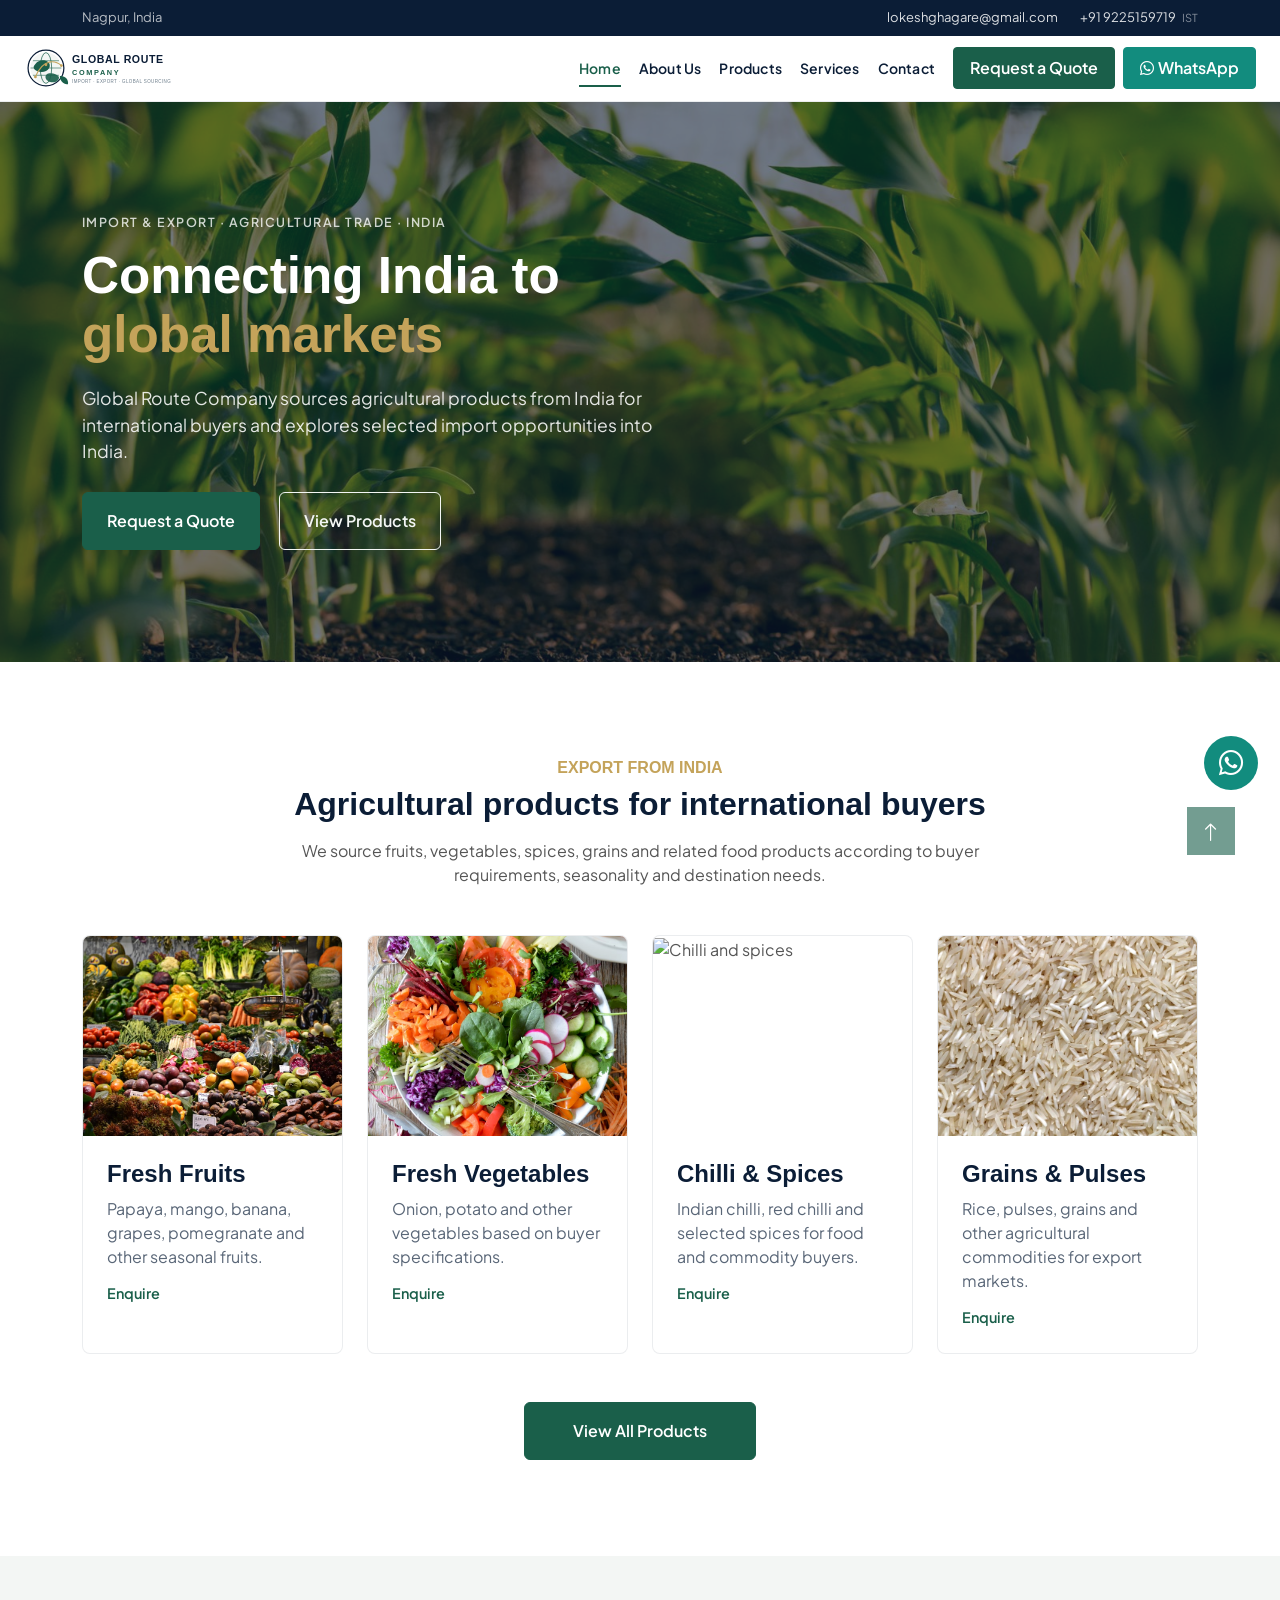
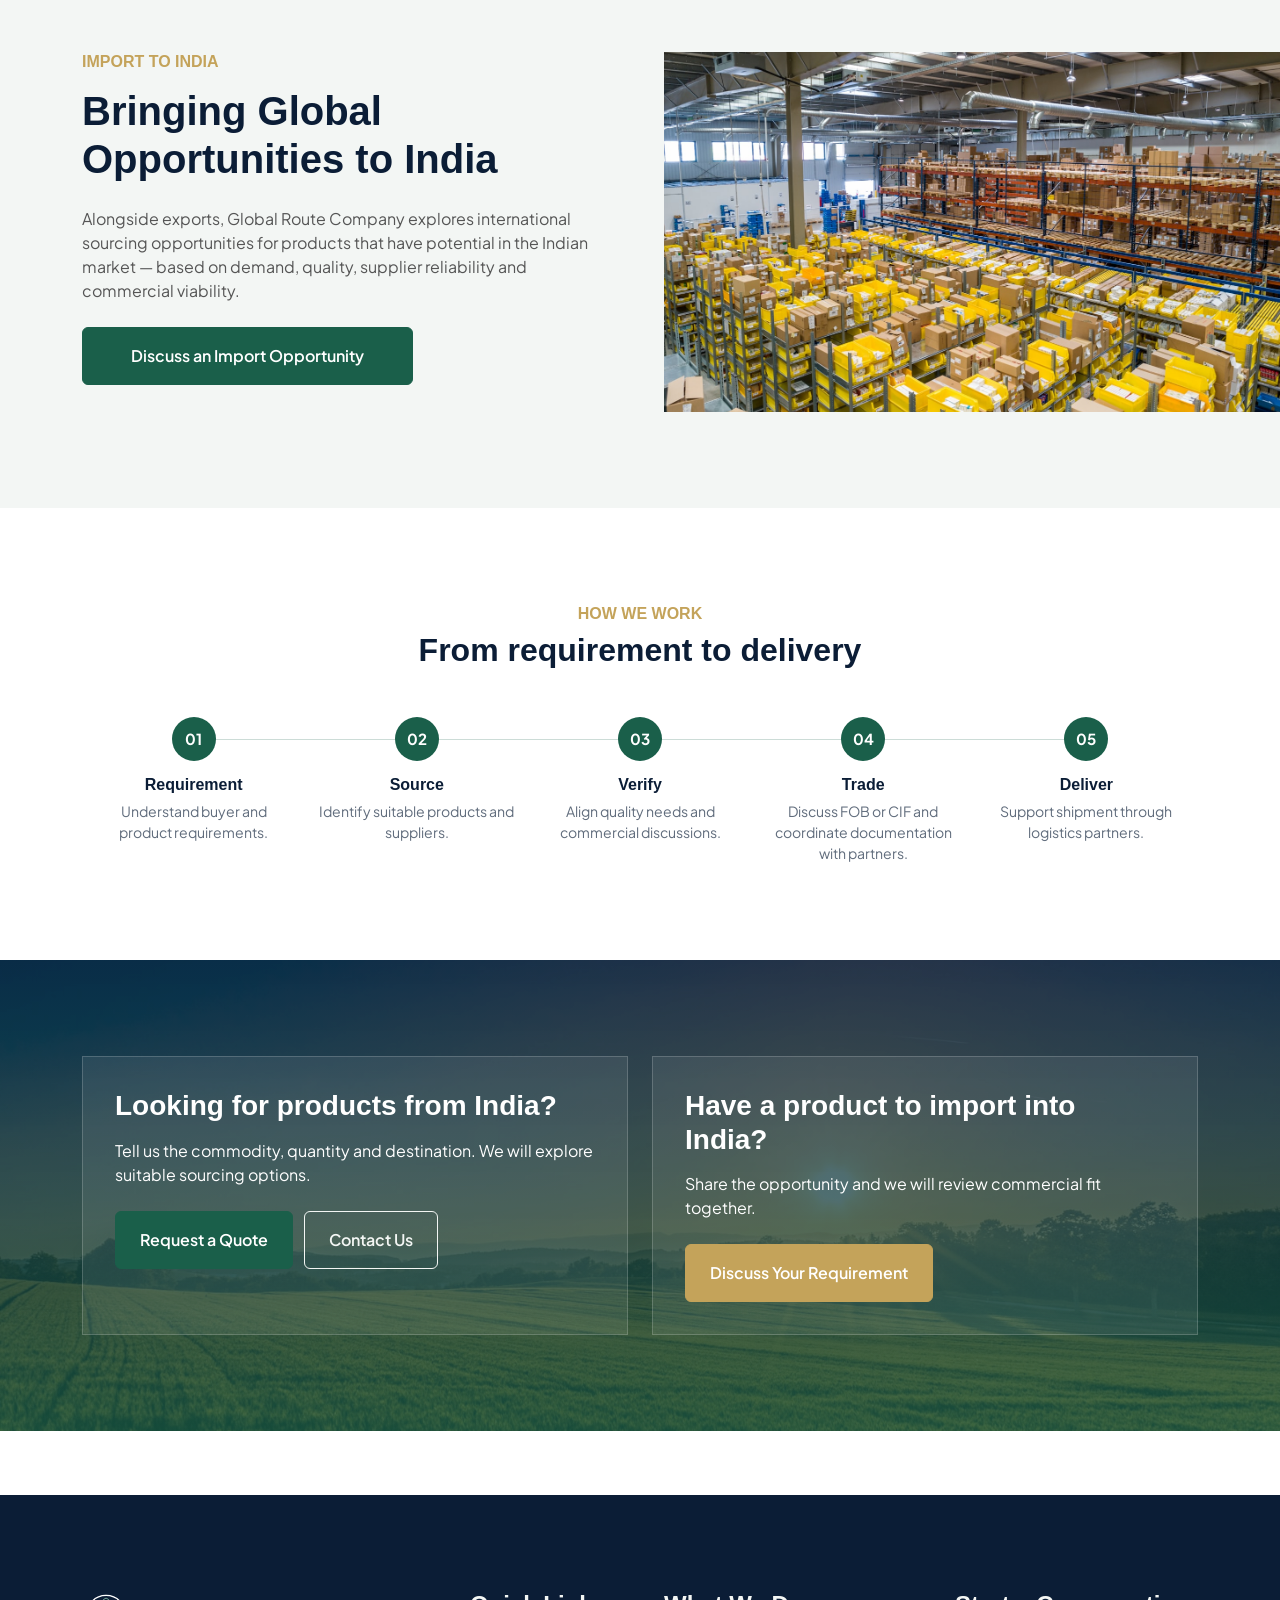
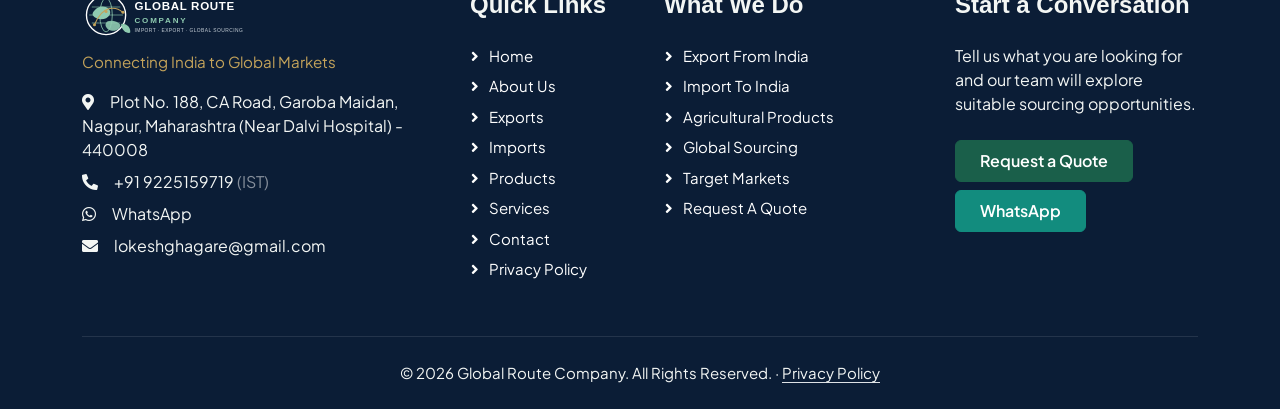
==== index.html @ 08bb0d39 "Refresh page chrome and layouts so the site reads as a trading desk instead of a recolored template." ====
<!DOCTYPE html>
<html lang="en">

<head>
    <meta charset="utf-8">
    <title>Global Route Company | Import & Export Trading Company</title>
    <meta content="width=device-width, initial-scale=1.0" name="viewport">
    <meta name="robots" content="index, follow">
    <meta content="Import Export Company India, Agricultural Exporter India, Agricultural Products Export, Indian Agricultural Products, Import Export Trading Company, Global Sourcing, Agricultural Commodities, Export from India" name="keywords">
    <meta content="Global Route Company is an India-based import and export trading company connecting agricultural products, suppliers and global buyers through reliable sourcing and international trade solutions." name="description">
    <link rel="canonical" href="https://groute.co.in/">
    <meta property="og:type" content="website">
    <meta property="og:site_name" content="Global Route Company">
    <meta property="og:title" content="Global Route Company | Import & Export Trading Company">
    <meta property="og:description" content="Global Route Company is an India-based import and export trading company connecting agricultural products, suppliers and global buyers through reliable sourcing and international trade solutions.">
    <meta property="og:url" content="https://groute.co.in/">
    <meta property="og:image" content="https://groute.co.in/img/og.jpg">
    <meta property="og:locale" content="en_IN">
    <meta name="twitter:card" content="summary_large_image">
    <meta name="twitter:title" content="Global Route Company | Import & Export Trading Company">
    <meta name="twitter:description" content="Global Route Company is an India-based import and export trading company connecting agricultural products, suppliers and global buyers through reliable sourcing and international trade solutions.">
    <meta name="twitter:image" content="https://groute.co.in/img/og.jpg">
    <link href="img/favicon.svg" rel="icon" type="image/svg+xml">
    <link href="img/favicon-32.png" rel="icon" type="image/png" sizes="32x32">
    <link href="img/apple-touch-icon.png" rel="apple-touch-icon">
    <link rel="preconnect" href="https://fonts.googleapis.com">
    <link rel="preconnect" href="https://fonts.gstatic.com" crossorigin>
    <link href="https://fonts.googleapis.com/css2?family=Plus+Jakarta+Sans:wght@400;500;600;700&display=swap" rel="stylesheet">
    <link href="https://cdnjs.cloudflare.com/ajax/libs/font-awesome/5.10.0/css/all.min.css" rel="stylesheet">
    <link href="https://cdn.jsdelivr.net/npm/bootstrap-icons@1.4.1/font/bootstrap-icons.css" rel="stylesheet">
    <link href="lib/animate/animate.min.css" rel="stylesheet">
    <link href="css/bootstrap.min.css" rel="stylesheet">
    <link href="css/style.css" rel="stylesheet">
    <style>body{font-family:"Plus Jakarta Sans",sans-serif;} h1,h2,h3,h4,h5{font-weight:700;}</style>
    <script type="application/ld+json">{"@context": "https://schema.org", "@type": "Organization", "name": "Global Route Company", "url": "https://groute.co.in/", "logo": "https://groute.co.in/img/logo.svg", "email": "lokeshghagare@gmail.com", "telephone": "+91 9225159719", "description": "Global Route Company is an India-based import and export trading company connecting agricultural products, suppliers and global buyers through reliable sourcing and international trade solutions.", "address": {"@type": "PostalAddress", "streetAddress": "Plot No. 188, CA Road, Garoba Maidan", "addressLocality": "Nagpur", "addressRegion": "Maharashtra", "postalCode": "440008", "addressCountry": "IN"}}</script>
</head>

<body>
    <div id="spinner" class="show bg-white position-fixed translate-middle w-100 vh-100 top-50 start-50 d-flex align-items-center justify-content-center">
        <div class="spinner-grow text-primary" style="width: 3rem; height: 3rem;" role="status">
            <span class="sr-only">Loading...</span>
        </div>
    </div>

    <div class="topbar d-none d-md-block">
        <div class="container d-flex justify-content-between align-items-center">
            <span>Nagpur, India</span>
            <div class="topbar-links">
                <a href="mailto:lokeshghagare@gmail.com">lokeshghagare@gmail.com</a>
                <a href="tel:+919225159719">+91 9225159719 <span>IST</span></a>
            </div>
        </div>
    </div>
    <nav class="navbar navbar-expand-lg bg-white navbar-light sticky-top p-0">
        <a href="index.html" class="navbar-brand navbar-brand-logo px-3 px-lg-4">
            <img src="img/logo.svg" alt="Global Route Company">
        </a>
        <button type="button" class="navbar-toggler me-4" data-bs-toggle="collapse" data-bs-target="#navbarCollapse">
            <span class="navbar-toggler-icon"></span>
        </button>
        <div class="collapse navbar-collapse" id="navbarCollapse">
            <div class="navbar-nav ms-auto p-4 p-lg-0">
                <a href="index.html" class="nav-item nav-link active">Home</a>
                <a href="about.html" class="nav-item nav-link">About Us</a>
                <a href="products.html" class="nav-item nav-link">Products</a>
                <a href="service.html" class="nav-item nav-link">Services</a>
                <a href="contact.html" class="nav-item nav-link">Contact</a>
                <a href="quote.html" class="nav-item nav-link d-lg-none">Request a Quote</a>
                <a href="https://wa.me/919225159719?text=Hello%20Global%20Route%20Company%2C%20I%20would%20like%20to%20enquire%20about%20sourcing%20from%20India." class="nav-item nav-link d-lg-none" target="_blank" rel="noopener">WhatsApp</a>
            </div>
            <div class="navbar-actions d-none d-lg-flex align-items-center pe-lg-4">
                <a href="quote.html" class="btn btn-primary py-2 px-3 me-2">Request a Quote</a>
                <a href="https://wa.me/919225159719?text=Hello%20Global%20Route%20Company%2C%20I%20would%20like%20to%20enquire%20about%20sourcing%20from%20India." class="btn btn-whatsapp py-2 px-3" target="_blank" rel="noopener"><i class="fab fa-whatsapp me-1"></i>WhatsApp</a>
            </div>
        </div>
    </nav>

    <div class="hero-single">
        <img src="img/carousel-1.jpg" alt="Indian agricultural fields for export" loading="eager">
        <div class="hero-overlay">
            <div class="container">
                <div class="row justify-content-start">
                    <div class="col-11 col-lg-7">
                        <p class="hero-kicker">Import &amp; export · Agricultural trade · India</p>
                        <h1 class="hero-title">Connecting India to <span>global markets</span></h1>
                        <p class="hero-lead">Global Route Company sources agricultural products from India for international buyers and explores selected import opportunities into India.</p>
                        <a href="quote.html" class="btn btn-primary py-3 px-4 me-3">Request a Quote</a>
                        <a href="products.html" class="btn btn-outline-light py-3 px-4">View Products</a>
                    </div>
                </div>
            </div>
        </div>
    </div>

    <div class="container-xxl py-5">
        <div class="container py-5">
            <div class="text-center mx-auto mb-5" style="max-width: 720px;">
                <h6 class="text-secondary text-uppercase">Export from India</h6>
                <h2 class="mb-3">Agricultural products for international buyers</h2>
                <p class="mb-0">We source fruits, vegetables, spices, grains and related food products according to buyer requirements, seasonality and destination needs.</p>
            </div>
            <div class="row g-4">
                <div class="col-md-6 col-lg-3">
                    <a class="product-card" href="quote.html?product=Fresh%20Fruits">
                        <div class="product-img"><img src="img/products/fruits.jpg" alt="Fresh fruits" loading="lazy"></div>
                        <div class="p-4"><h4>Fresh Fruits</h4><p>Papaya, mango, banana, grapes, pomegranate and other seasonal fruits.</p><span class="enquire-link">Enquire</span></div>
                    </a>
                </div>
                <div class="col-md-6 col-lg-3">
                    <a class="product-card" href="quote.html?product=Fresh%20Vegetables">
                        <div class="product-img"><img src="img/products/vegetables.jpg" alt="Fresh vegetables" loading="lazy"></div>
                        <div class="p-4"><h4>Fresh Vegetables</h4><p>Onion, potato and other vegetables based on buyer specifications.</p><span class="enquire-link">Enquire</span></div>
                    </a>
                </div>
                <div class="col-md-6 col-lg-3">
                    <a class="product-card" href="quote.html?product=Chilli%20%26%20Spices">
                        <div class="product-img"><img src="img/products/chilli.jpg" alt="Chilli and spices" loading="lazy"></div>
                        <div class="p-4"><h4>Chilli &amp; Spices</h4><p>Indian chilli, red chilli and selected spices for food and commodity buyers.</p><span class="enquire-link">Enquire</span></div>
                    </a>
                </div>
                <div class="col-md-6 col-lg-3">
                    <a class="product-card" href="quote.html?product=Grains%20%26%20Pulses">
                        <div class="product-img"><img src="img/products/rice.jpg" alt="Rice and grains" loading="lazy"></div>
                        <div class="p-4"><h4>Grains &amp; Pulses</h4><p>Rice, pulses, grains and other agricultural commodities for export markets.</p><span class="enquire-link">Enquire</span></div>
                    </a>
                </div>
            </div>
            <div class="text-center mt-5">
                <a href="products.html" class="btn btn-primary py-3 px-5">View All Products</a>
            </div>
        </div>
    </div>

    <div class="container-fluid overflow-hidden py-5 px-lg-0 bg-light">
        <div class="container feature py-5 px-lg-0">
            <div class="row g-5 mx-lg-0">
                <div class="col-lg-6 feature-text wow fadeInUp" data-wow-delay="0.1s">
                    <h6 class="text-secondary text-uppercase mb-3">Import to India</h6>
                    <h1 class="mb-4">Bringing Global Opportunities to India</h1>
                    <p class="mb-4">Alongside exports, Global Route Company explores international sourcing opportunities for products that have potential in the Indian market — based on demand, quality, supplier reliability and commercial viability.</p>
                    <a href="imports.html" class="btn btn-primary py-3 px-5">Discuss an Import Opportunity</a>
                </div>
                <div class="col-lg-6 pe-lg-0" style="min-height: 360px;">
                    <div class="position-relative h-100">
                        <img class="position-absolute img-fluid w-100 h-100" src="img/import-hero.jpg" style="object-fit: cover;" alt="Import coordination" loading="lazy">
                    </div>
                </div>
            </div>
        </div>
    </div>

    <div class="container-xxl py-5">
        <div class="container py-5">
            <div class="text-center mx-auto mb-5" style="max-width: 720px;">
                <h6 class="text-secondary text-uppercase">How we work</h6>
                <h2 class="mb-3">From requirement to delivery</h2>
            </div>
            <div class="process-line">
                <div class="process-step">
                    <div class="process-number">01</div>
                    <h5>Requirement</h5>
                    <p>Understand buyer and product requirements.</p>
                </div>
                <div class="process-step">
                    <div class="process-number">02</div>
                    <h5>Source</h5>
                    <p>Identify suitable products and suppliers.</p>
                </div>
                <div class="process-step">
                    <div class="process-number">03</div>
                    <h5>Verify</h5>
                    <p>Align quality needs and commercial discussions.</p>
                </div>
                <div class="process-step">
                    <div class="process-number">04</div>
                    <h5>Trade</h5>
                    <p>Discuss FOB or CIF and coordinate documentation with partners.</p>
                </div>
                <div class="process-step">
                    <div class="process-number">05</div>
                    <h5>Deliver</h5>
                    <p>Support shipment through logistics partners.</p>
                </div>
            </div>
        </div>
    </div>

    <div class="container-fluid cta-band py-5">
        <div class="container py-5">
            <div class="row g-4">
                <div class="col-lg-6">
                    <div class="cta-card text-white">
                        <h3 class="text-white mb-3">Looking for products from India?</h3>
                        <p class="mb-4">Tell us the commodity, quantity and destination. We will explore suitable sourcing options.</p>
                        <a href="quote.html" class="btn btn-primary py-3 px-4 me-2">Request a Quote</a>
                        <a href="contact.html" class="btn btn-outline-light py-3 px-4">Contact Us</a>
                    </div>
                </div>
                <div class="col-lg-6">
                    <div class="cta-card text-white">
                        <h3 class="text-white mb-3">Have a product to import into India?</h3>
                        <p class="mb-4">Share the opportunity and we will review commercial fit together.</p>
                        <a href="imports.html" class="btn btn-secondary py-3 px-4">Discuss Your Requirement</a>
                    </div>
                </div>
            </div>
        </div>
    </div>

    <div class="container-fluid bg-dark text-light footer pt-5">
        <div class="container py-5">
            <div class="row g-5">
                <div class="col-lg-4 col-md-6">
                    <a href="index.html" class="footer-logo-link"><img src="img/logo-white.svg" alt="Global Route Company" class="footer-logo"></a>
                    <p class="footer-tagline">Connecting India to Global Markets</p>
                    <p class="mb-2"><i class="fa fa-map-marker-alt me-3"></i>Plot No. 188, CA Road, Garoba Maidan, Nagpur, Maharashtra (Near Dalvi Hospital) - 440008</p>
                    <p class="mb-2"><i class="fa fa-phone-alt me-3"></i><a class="text-light" href="tel:+919225159719">+91 9225159719</a> <span class="text-white-50">(IST)</span></p>
                    <p class="mb-2"><i class="fab fa-whatsapp me-3"></i><a class="text-light" href="https://wa.me/919225159719?text=Hello%20Global%20Route%20Company%2C%20I%20would%20like%20to%20enquire%20about%20sourcing%20from%20India." target="_blank" rel="noopener">WhatsApp</a></p>
                    <p class="mb-2"><i class="fa fa-envelope me-3"></i><a class="text-light" href="mailto:lokeshghagare@gmail.com">lokeshghagare@gmail.com</a></p>
                </div>
                <div class="col-lg-2 col-md-6">
                    <h4 class="text-light mb-4">Quick Links</h4>
                    <a class="btn btn-link" href="index.html">Home</a>
                    <a class="btn btn-link" href="about.html">About Us</a>
                    <a class="btn btn-link" href="exports.html">Exports</a>
                    <a class="btn btn-link" href="imports.html">Imports</a>
                    <a class="btn btn-link" href="products.html">Products</a>
                    <a class="btn btn-link" href="service.html">Services</a>
                    <a class="btn btn-link" href="contact.html">Contact</a>
                    <a class="btn btn-link" href="privacy.html">Privacy Policy</a>
                </div>
                <div class="col-lg-3 col-md-6">
                    <h4 class="text-light mb-4">What We Do</h4>
                    <a class="btn btn-link" href="exports.html">Export from India</a>
                    <a class="btn btn-link" href="imports.html">Import to India</a>
                    <a class="btn btn-link" href="products.html">Agricultural Products</a>
                    <a class="btn btn-link" href="service.html">Global Sourcing</a>
                    <a class="btn btn-link" href="markets.html">Target Markets</a>
                    <a class="btn btn-link" href="quote.html">Request a Quote</a>
                </div>
                <div class="col-lg-3 col-md-6">
                    <h4 class="text-light mb-4">Start a Conversation</h4>
                    <p>Tell us what you are looking for and our team will explore suitable sourcing opportunities.</p>
                    <a href="quote.html" class="btn btn-primary py-2 px-4 mt-2">Request a Quote</a>
                    <a href="https://wa.me/919225159719?text=Hello%20Global%20Route%20Company%2C%20I%20would%20like%20to%20enquire%20about%20sourcing%20from%20India." class="btn btn-whatsapp py-2 px-4 mt-2" target="_blank" rel="noopener">WhatsApp</a>
                </div>
            </div>
        </div>
        <div class="container">
            <div class="copyright">
                <div class="row">
                    <div class="col-md-12 text-center mb-3 mb-md-0">
                        &copy; 2026 Global Route Company. All Rights Reserved. · <a class="border-bottom" href="privacy.html">Privacy Policy</a>
                    </div>
                </div>
            </div>
        </div>
    </div>

    <a href="https://wa.me/919225159719?text=Hello%20Global%20Route%20Company%2C%20I%20would%20like%20to%20enquire%20about%20sourcing%20from%20India." class="whatsapp-float" target="_blank" rel="noopener" aria-label="Chat on WhatsApp"><i class="fab fa-whatsapp"></i></a>
    <a href="#" class="btn btn-lg btn-primary btn-lg-square rounded-0 back-to-top"><i class="bi bi-arrow-up"></i></a>

    <script src="https://code.jquery.com/jquery-3.4.1.min.js"></script>
    <script src="https://cdn.jsdelivr.net/npm/bootstrap@5.0.0/dist/js/bootstrap.bundle.min.js"></script>
    <script src="lib/wow/wow.min.js"></script>
    <script src="lib/easing/easing.min.js"></script>
    <script src="js/main.js"></script>
</body>
</html>
---- css/style.css ----
/********** Global Route Company — Template CSS **********/
:root {
    --primary: #1A5F4A;
    --secondary: #C4A35A;
    --light: #F3F6F4;
    --dark: #0B1D36;
    --accent-green: #24805F;
}

.fw-medium {
    font-weight: 600 !important;
}

.back-to-top {
    position: fixed;
    display: none;
    right: 45px;
    bottom: 45px;
    z-index: 99;
}


/*** Spinner ***/
#spinner {
    opacity: 0;
    visibility: hidden;
    transition: opacity .5s ease-out, visibility 0s linear .5s;
    z-index: 99999;
}

#spinner.show {
    transition: opacity .5s ease-out, visibility 0s linear 0s;
    visibility: visible;
    opacity: 1;
}


/*** Button ***/
.btn {
    font-weight: 600;
    transition: .25s;
    border-radius: 6px;
}

.btn.btn-primary,
.btn.btn-secondary {
    color: #FFFFFF;
}

.btn.btn-outline-light:hover {
    color: var(--dark);
}

.btn-square {
    width: 38px;
    height: 38px;
}

.btn-sm-square {
    width: 32px;
    height: 32px;
}

.btn-lg-square {
    width: 48px;
    height: 48px;
}

.btn-square,
.btn-sm-square,
.btn-lg-square {
    padding: 0;
    display: flex;
    align-items: center;
    justify-content: center;
    font-weight: normal;
}

/*** Navbar ***/
.navbar .dropdown-toggle::after {
    border: none;
    content: "\f107";
    font-family: "Font Awesome 5 Free";
    font-weight: 900;
    vertical-align: middle;
    margin-left: 8px;
}

.topbar {
    background: var(--dark);
    color: rgba(255, 255, 255, .7);
    font-size: 13px;
    padding: 8px 0;
}

.topbar-links a {
    color: rgba(255, 255, 255, .86);
    margin-left: 1.25rem;
    text-decoration: none;
}

.topbar-links a span {
    color: rgba(255, 255, 255, .5);
    font-size: 11px;
    margin-left: 4px;
}

.topbar-links a:hover {
    color: #fff;
}

.navbar-light .navbar-nav .nav-link {
    position: relative;
    margin-right: 18px;
    padding: 22px 0;
    color: var(--dark);
    font-size: 14px;
    font-weight: 600;
    letter-spacing: .2px;
    outline: none;
}

.navbar-light .navbar-nav .nav-link:hover,
.navbar-light .navbar-nav .nav-link.active {
    color: var(--primary);
}

.navbar-brand-logo {
    height: 68px;
    display: flex;
    align-items: center;
    background: #fff !important;
}

.navbar-brand-logo img {
    height: 44px;
    width: auto;
    max-width: 210px;
    object-fit: contain;
}

.navbar {
    border-bottom: 1px solid rgba(11, 29, 54, .08);
}

.navbar-actions .btn-primary,
.navbar-actions .btn-whatsapp {
    height: auto !important;
    border-radius: 4px;
}

.navbar-tz {
    font-size: .75rem;
    font-weight: 500;
    color: rgba(11, 29, 54, .55);
}

.btn-whatsapp {
    background: #128C7E;
    border-color: #128C7E;
    color: #fff !important;
}

.btn-whatsapp:hover {
    background: #0E6F64;
    border-color: #0E6F64;
    color: #fff !important;
}

.whatsapp-float {
    position: fixed;
    right: 22px;
    bottom: 110px;
    width: 54px;
    height: 54px;
    display: flex;
    align-items: center;
    justify-content: center;
    background: #128C7E;
    color: #fff;
    font-size: 28px;
    border-radius: 50%;
    z-index: 99;
    text-decoration: none;
}

.whatsapp-float:hover {
    background: #0E6F64;
    color: #fff;
}

@media (max-width: 991.98px) {
    .whatsapp-float {
        right: 16px;
        bottom: 90px;
    }
}

@media (max-width: 991.98px) {
    .navbar-light .navbar-nav .nav-link  {
        margin-right: 0;
        padding: 10px 0;
    }

    .navbar-light .navbar-nav {
        border-top: 1px solid #EEEEEE;
    }

    .navbar-brand-logo {
        height: 60px;
    }

    .navbar-brand-logo img {
        height: 40px;
        max-width: 180px;
    }
}

.navbar-light .navbar-brand,
.navbar-light a.btn {
    height: auto;
}

.navbar-light.sticky-top {
    top: 0;
    transition: .5s;
}

@media (min-width: 992px) {
    .navbar-light .navbar-nav .nav-link::before {
        position: absolute;
        content: "";
        width: 0;
        height: 2px;
        bottom: 14px;
        left: 50%;
        background: var(--primary);
        transition: .25s;
    }

    .navbar-light .navbar-nav .nav-link:hover::before,
    .navbar-light .navbar-nav .nav-link.active::before {
        width: 100%;
        left: 0;
    }

    .navbar-light .navbar-nav .nav-link.nav-contact::before {
        display: none;
    }

    .navbar .nav-item .dropdown-menu {
        display: block;
        border: none;
        margin-top: 0;
        top: 150%;
        opacity: 0;
        visibility: hidden;
        transition: .5s;
    }

    .navbar .nav-item:hover .dropdown-menu {
        top: 100%;
        visibility: visible;
        transition: .5s;
        opacity: 1;
    }
}


/*** Header ***/
.hero-single {
    position: relative;
    min-height: 560px;
}

.hero-single > img {
    width: 100%;
    height: 560px;
    object-fit: cover;
    display: block;
}

.hero-overlay {
    position: absolute;
    inset: 0;
    display: flex;
    align-items: center;
    background: rgba(11, 29, 54, .58);
}

.hero-kicker {
    color: rgba(255, 255, 255, .78);
    text-transform: uppercase;
    letter-spacing: .12em;
    font-size: .78rem;
    font-weight: 600;
    margin-bottom: 1rem;
}

.hero-title {
    color: #fff;
    font-size: clamp(2.1rem, 4vw, 3.4rem);
    line-height: 1.15;
    margin-bottom: 1.25rem;
}

.hero-title span {
    color: var(--secondary);
}

.hero-lead {
    color: rgba(255, 255, 255, .88);
    font-size: 1.1rem;
    max-width: 36rem;
    margin-bottom: 1.75rem;
}

@media (max-width: 768px) {
    .hero-single,
    .hero-single > img {
        min-height: 460px;
        height: 460px;
    }
}

.page-header {
    background-size: cover;
    background-position: center;
    padding: 4rem 0 3rem;
}

.page-header h1 {
    color: #fff;
    font-size: clamp(1.75rem, 3vw, 2.25rem);
    margin-bottom: .5rem;
}

.page-intro {
    padding-top: 1.5rem;
}

.page-intro-title {
    font-size: 2rem;
    margin-bottom: 0;
}

.breadcrumb-item + .breadcrumb-item::before {
    color: var(--light);
}


/*** About ***/
@media (min-width: 992px) {
    .container.about {
        max-width: 100% !important;
    }

    .about-text  {
        padding-right: calc(((100% - 960px) / 2) + .75rem);
    }
}

@media (min-width: 1200px) {
    .about-text  {
        padding-right: calc(((100% - 1140px) / 2) + .75rem);
    }
}

@media (min-width: 1400px) {
    .about-text  {
        padding-right: calc(((100% - 1320px) / 2) + .75rem);
    }
}


/*** Feature ***/
@media (min-width: 992px) {
    .container.feature {
        max-width: 100% !important;
    }

    .feature-text  {
        padding-left: calc(((100% - 960px) / 2) + .75rem);
    }
}

@media (min-width: 1200px) {
    .feature-text  {
        padding-left: calc(((100% - 1140px) / 2) + .75rem);
    }
}

@media (min-width: 1400px) {
    .feature-text  {
        padding-left: calc(((100% - 1320px) / 2) + .75rem);
    }
}


/*** Service, Price & Team ***/
.service-item,
.product-item,
.product-card,
.why-item,
.market-item,
.cta-tile {
    background: #fff;
    height: 100%;
    border: 1px solid rgba(11, 29, 54, .08);
    border-radius: 8px;
}

.product-card {
    display: block;
    color: inherit;
    text-decoration: none;
    overflow: hidden;
    transition: border-color .2s;
}

.product-card:hover {
    color: inherit;
    border-color: var(--primary);
}

.product-card h4,
.product-card h5 {
    margin-bottom: .5rem;
}

.product-card p {
    color: rgba(11, 29, 54, .68);
    margin-bottom: .75rem;
}

.product-img {
    height: 200px;
    overflow: hidden;
}

.product-img img {
    width: 100%;
    height: 100%;
    object-fit: cover;
    transition: transform .35s;
}

.product-card:hover .product-img img {
    transform: scale(1.04);
}

.enquire-link {
    color: var(--primary);
    font-weight: 600;
    font-size: .9rem;
    text-decoration: none;
}

.enquire-link:hover {
    color: var(--accent-green);
}

.cta-tile {
    background: var(--primary);
    padding: 2rem;
    display: flex;
    flex-direction: column;
    justify-content: center;
}


/*** Process ***/
.process-line {
    display: flex;
    gap: 0;
}

.process-step {
    flex: 1;
    position: relative;
    text-align: center;
    padding: 0 12px;
}

.process-step::after {
    content: "";
    position: absolute;
    top: 22px;
    left: 58%;
    width: calc(100% - 24px);
    height: 1px;
    background: rgba(26, 95, 74, .22);
}

.process-step:last-child::after {
    display: none;
}

.process-number {
    width: 44px;
    height: 44px;
    border-radius: 50%;
    background: var(--primary);
    color: #fff;
    display: inline-flex;
    align-items: center;
    justify-content: center;
    font-weight: 700;
    font-size: .95rem;
    margin-bottom: .85rem;
    position: relative;
    z-index: 1;
}

.process-step h5 {
    font-size: 1rem;
    margin-bottom: .4rem;
}

.process-step p {
    font-size: .88rem;
    color: rgba(11, 29, 54, .65);
    margin-bottom: 0;
}

@media (max-width: 991.98px) {
    .process-line {
        flex-wrap: wrap;
        row-gap: 1.75rem;
    }

    .process-step {
        flex: 0 0 50%;
    }

    .process-step::after {
        display: none;
    }
}


/*** Why / Markets ***/
.why-item {
    padding: 1.5rem;
}

.market-list {
    border-top: 1px solid rgba(11, 29, 54, .08);
}

.market-row {
    padding: 1.15rem 0;
    border-bottom: 1px solid rgba(11, 29, 54, .08);
}

.market-row h5 {
    margin-bottom: .25rem;
}

.market-row p {
    margin-bottom: 0;
    color: rgba(11, 29, 54, .68);
}


/*** CTA band ***/
.cta-band {
    background: linear-gradient(rgba(11, 29, 54, .82), rgba(26, 95, 74, .78)), url(../img/cta-bg.jpg) center center no-repeat;
    background-size: cover;
}

.cta-card {
    background: rgba(255,255,255,.08);
    border: 1px solid rgba(255,255,255,.18);
    padding: 2rem;
    height: 100%;
}


/*** Contact ***/
@media (min-width: 992px) {
    .container.contact-page {
        max-width: 100% !important;
    }

    .contact-page .contact-form  {
        padding-left: calc(((100% - 960px) / 2) + .75rem);
    }
}

@media (min-width: 1200px) {
    .contact-page .contact-form  {
        padding-left: calc(((100% - 1140px) / 2) + .75rem);
    }
}

@media (min-width: 1400px) {
    .contact-page .contact-form  {
        padding-left: calc(((100% - 1320px) / 2) + .75rem);
    }
}


/*** Footer ***/
.footer {
    background: var(--dark);
    margin-top: 4rem;
}

.footer .btn.btn-social {
    margin-right: 5px;
    width: 35px;
    height: 35px;
    display: flex;
    align-items: center;
    justify-content: center;
    color: var(--light);
    border: 1px solid #FFFFFF;
    border-radius: 35px;
    transition: .3s;
}

.footer .btn.btn-social:hover {
    color: var(--secondary);
    border-color: var(--secondary);
}

.footer .btn.btn-link {
    display: block;
    margin-bottom: 5px;
    padding: 0;
    text-align: left;
    color: #FFFFFF;
    font-size: 15px;
    font-weight: normal;
    text-transform: capitalize;
    transition: .3s;
}

.footer .btn.btn-link::before {
    position: relative;
    content: "\f105";
    font-family: "Font Awesome 5 Free";
    font-weight: 900;
    margin-right: 10px;
}

.footer .btn.btn-link:hover {
    box-shadow: none;
    color: var(--secondary);
}

.footer .copyright {
    padding: 25px 0;
    font-size: 15px;
    border-top: 1px solid rgba(256, 256, 256, .1);
}

.footer .copyright a {
    color: var(--light);
}

.footer-logo-link {
    display: inline-block;
    margin-bottom: .75rem;
}

.footer-logo {
    height: 48px;
    width: auto;
}

.footer-brand {
    font-size: 1.25rem;
    font-weight: 700;
    color: #fff;
    margin-bottom: .35rem;
}

.footer-tagline {
    color: var(--secondary);
    font-size: .95rem;
    margin-bottom: 1rem;
}

/*** Forms & contact ***/
.enquiry-panel {
    background: #fff;
    border: 1px solid rgba(11, 29, 54, .1);
    border-radius: 8px;
    padding: 1.75rem;
}

.enquiry-band {
    background: var(--light);
    border-radius: 8px;
    padding: 2.5rem 1.5rem;
}

.enquiry-panel .form-control,
.enquiry-panel .form-select {
    border-radius: 8px;
    border-color: rgba(11, 29, 54, .14);
}

.enquiry-panel .form-control:focus,
.enquiry-panel .form-select:focus {
    border-color: var(--primary);
    box-shadow: 0 0 0 3px rgba(26, 95, 74, .14);
}

.contact-aside {
    background: var(--primary);
    border-radius: 8px;
    padding: 2.25rem;
}

.contact-mini {
    display: flex;
    align-items: center;
    gap: 12px;
    margin-bottom: 1rem;
}

.contact-mini i {
    width: 36px;
    height: 36px;
    border-radius: 8px;
    background: var(--primary);
    color: #fff;
    display: inline-flex;
    align-items: center;
    justify-content: center;
    flex-shrink: 0;
}

.contact-mini span {
    display: block;
    font-size: .75rem;
    text-transform: uppercase;
    letter-spacing: .04em;
    color: rgba(11, 29, 54, .5);
}

.contact-mini a {
    font-weight: 600;
    color: var(--dark);
}

.back-to-top {
    border-radius: 6px;
}
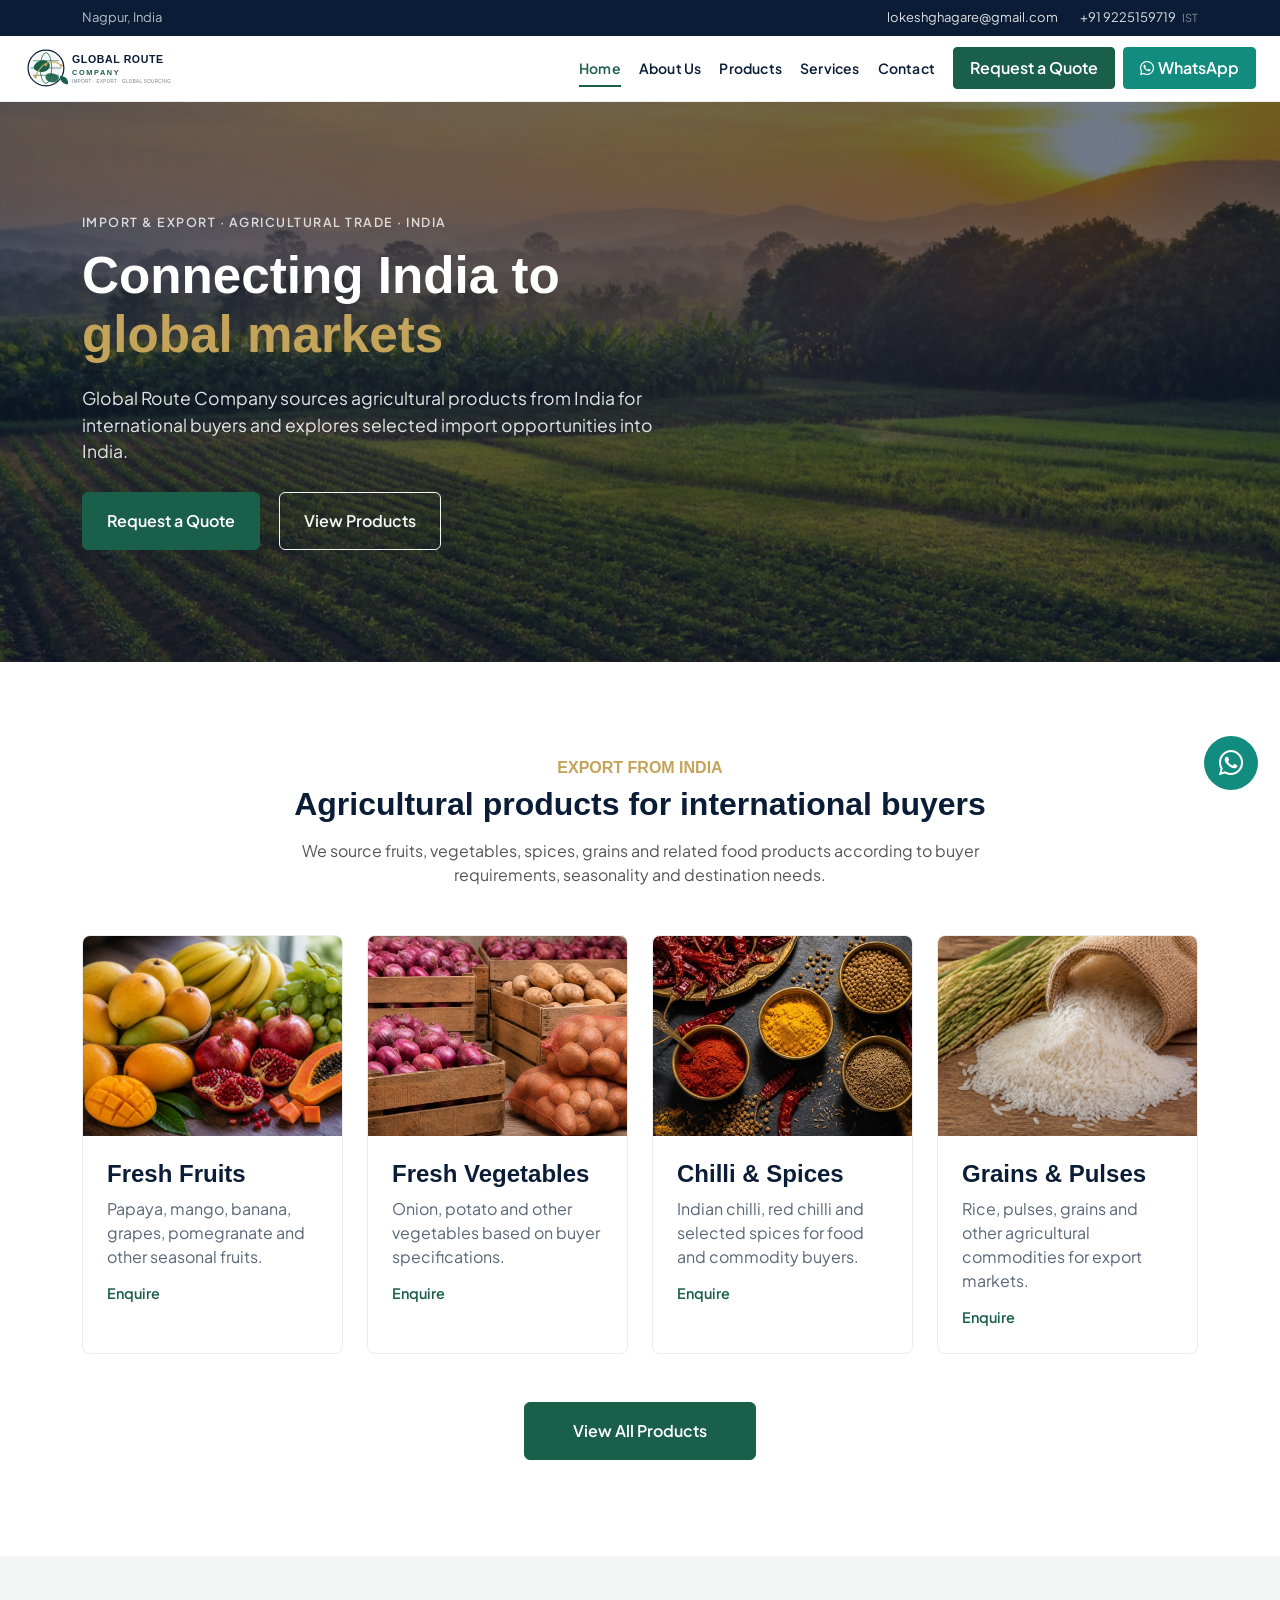
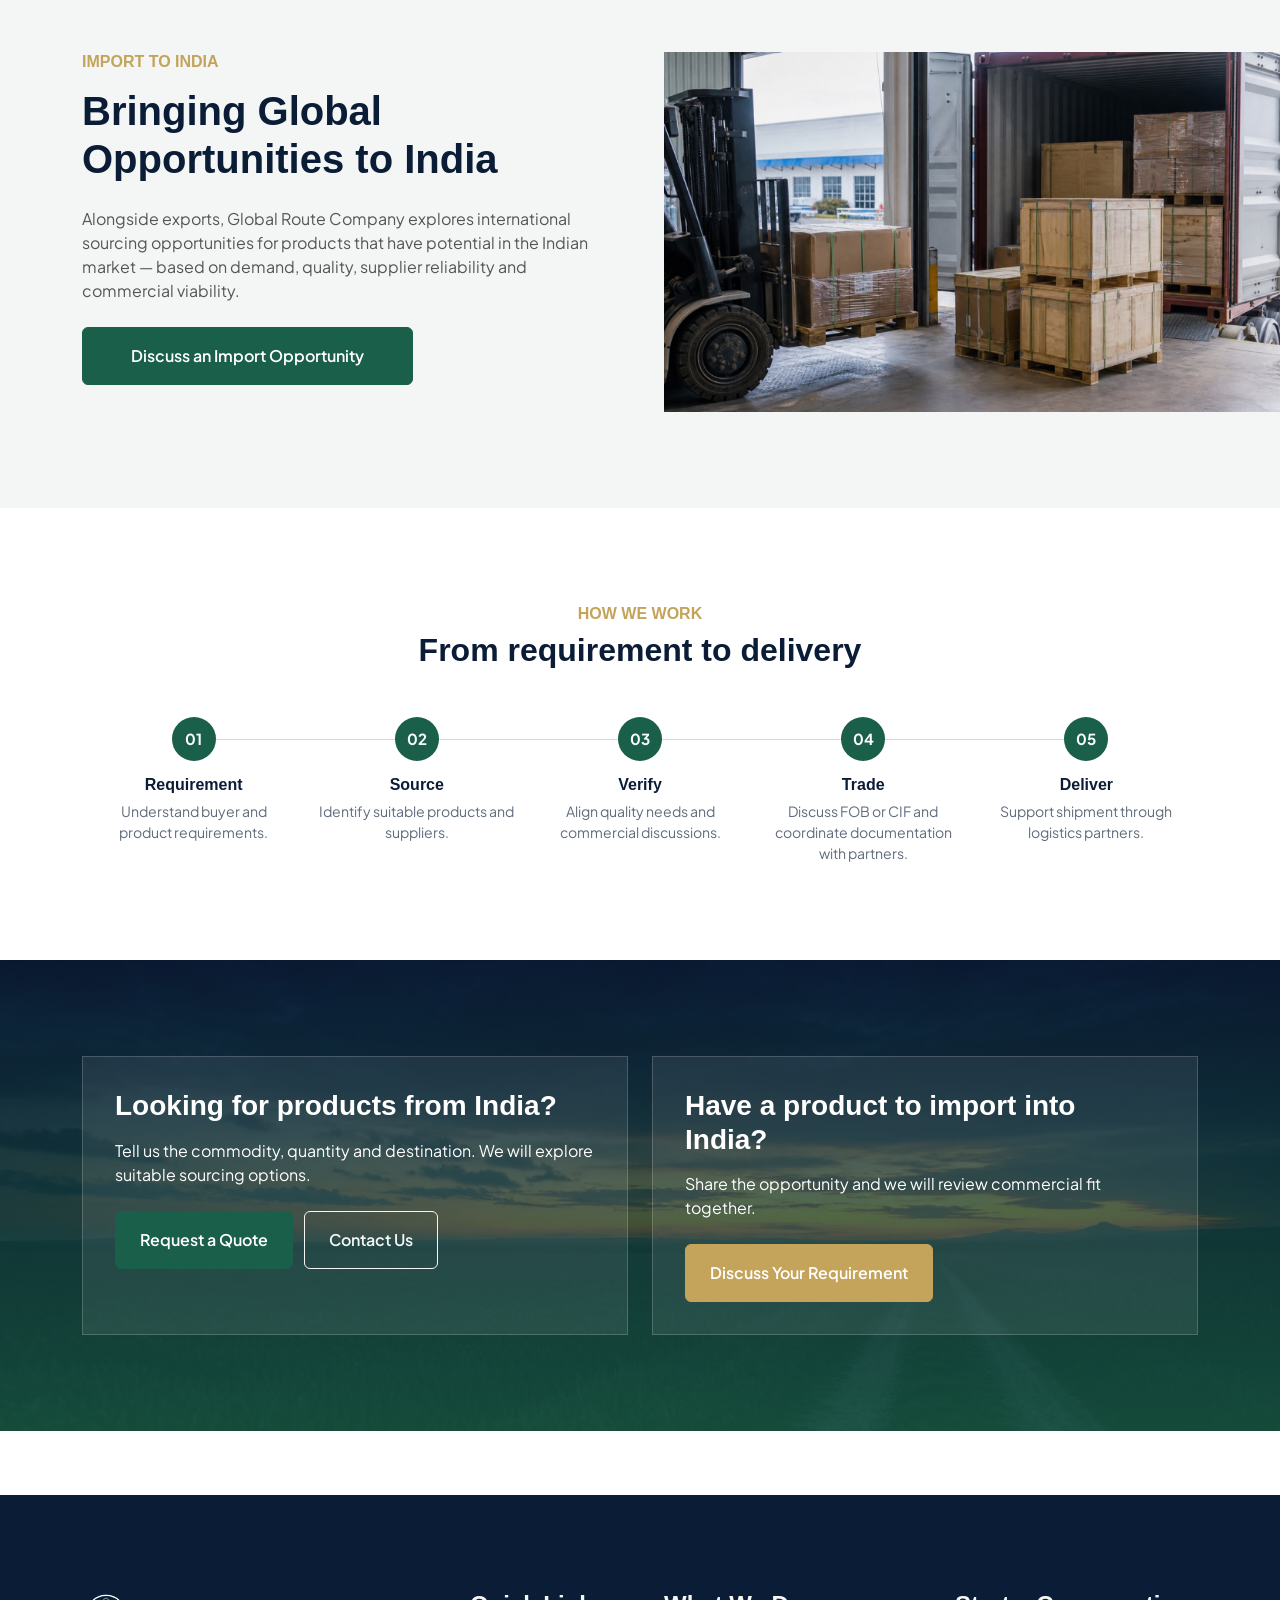
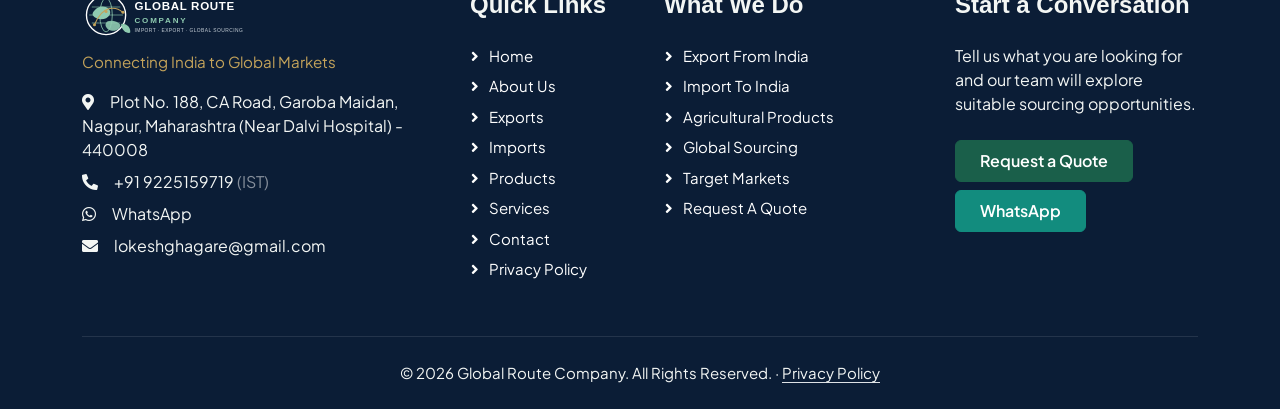
==== commit b1d19ea4: "Add category photography, unique page descriptions, and a lighter enquiry path so buyers can move fr" ====
--- a/index.html
+++ b/index.html
@@ -28,7 +28,6 @@
     <link href="https://fonts.googleapis.com/css2?family=Plus+Jakarta+Sans:wght@400;500;600;700&display=swap" rel="stylesheet">
     <link href="https://cdnjs.cloudflare.com/ajax/libs/font-awesome/5.10.0/css/all.min.css" rel="stylesheet">
     <link href="https://cdn.jsdelivr.net/npm/bootstrap-icons@1.4.1/font/bootstrap-icons.css" rel="stylesheet">
-    <link href="lib/animate/animate.min.css" rel="stylesheet">
     <link href="css/bootstrap.min.css" rel="stylesheet">
     <link href="css/style.css" rel="stylesheet">
     <style>body{font-family:"Plus Jakarta Sans",sans-serif;} h1,h2,h3,h4,h5{font-weight:700;}</style>
@@ -36,11 +35,7 @@
 </head>
 
 <body>
-    <div id="spinner" class="show bg-white position-fixed translate-middle w-100 vh-100 top-50 start-50 d-flex align-items-center justify-content-center">
-        <div class="spinner-grow text-primary" style="width: 3rem; height: 3rem;" role="status">
-            <span class="sr-only">Loading...</span>
-        </div>
-    </div>
+    <a class="skip-link" href="#main">Skip to content</a>
 
     <div class="topbar d-none d-md-block">
         <div class="container d-flex justify-content-between align-items-center">
@@ -55,7 +50,7 @@
         <a href="index.html" class="navbar-brand navbar-brand-logo px-3 px-lg-4">
             <img src="img/logo.svg" alt="Global Route Company">
         </a>
-        <button type="button" class="navbar-toggler me-4" data-bs-toggle="collapse" data-bs-target="#navbarCollapse">
+        <button type="button" class="navbar-toggler me-4" data-bs-toggle="collapse" data-bs-target="#navbarCollapse" aria-controls="navbarCollapse" aria-expanded="false" aria-label="Toggle navigation">
             <span class="navbar-toggler-icon"></span>
         </button>
         <div class="collapse navbar-collapse" id="navbarCollapse">
@@ -74,9 +69,10 @@
             </div>
         </div>
     </nav>
+<main id="main">
 
     <div class="hero-single">
-        <img src="img/carousel-1.jpg" alt="Indian agricultural fields for export" loading="eager">
+        <img src="img/carousel-1.jpg" alt="Indian agricultural fields for export" width="1920" height="1080" loading="eager" fetchpriority="high">
         <div class="hero-overlay">
             <div class="container">
                 <div class="row justify-content-start">
@@ -101,25 +97,25 @@
             </div>
             <div class="row g-4">
                 <div class="col-md-6 col-lg-3">
-                    <a class="product-card" href="quote.html?product=Fresh%20Fruits">
+                    <a class="product-card" href="quote.html?product=Fresh%20Fruits&type=Export%20from%20India">
                         <div class="product-img"><img src="img/products/fruits.jpg" alt="Fresh fruits" loading="lazy"></div>
                         <div class="p-4"><h4>Fresh Fruits</h4><p>Papaya, mango, banana, grapes, pomegranate and other seasonal fruits.</p><span class="enquire-link">Enquire</span></div>
                     </a>
                 </div>
                 <div class="col-md-6 col-lg-3">
-                    <a class="product-card" href="quote.html?product=Fresh%20Vegetables">
+                    <a class="product-card" href="quote.html?product=Fresh%20Vegetables&type=Export%20from%20India">
                         <div class="product-img"><img src="img/products/vegetables.jpg" alt="Fresh vegetables" loading="lazy"></div>
                         <div class="p-4"><h4>Fresh Vegetables</h4><p>Onion, potato and other vegetables based on buyer specifications.</p><span class="enquire-link">Enquire</span></div>
                     </a>
                 </div>
                 <div class="col-md-6 col-lg-3">
-                    <a class="product-card" href="quote.html?product=Chilli%20%26%20Spices">
+                    <a class="product-card" href="quote.html?product=Chilli%20%26%20Spices&type=Export%20from%20India">
                         <div class="product-img"><img src="img/products/chilli.jpg" alt="Chilli and spices" loading="lazy"></div>
                         <div class="p-4"><h4>Chilli &amp; Spices</h4><p>Indian chilli, red chilli and selected spices for food and commodity buyers.</p><span class="enquire-link">Enquire</span></div>
                     </a>
                 </div>
                 <div class="col-md-6 col-lg-3">
-                    <a class="product-card" href="quote.html?product=Grains%20%26%20Pulses">
+                    <a class="product-card" href="quote.html?product=Grains%20%26%20Pulses&type=Export%20from%20India">
                         <div class="product-img"><img src="img/products/rice.jpg" alt="Rice and grains" loading="lazy"></div>
                         <div class="p-4"><h4>Grains &amp; Pulses</h4><p>Rice, pulses, grains and other agricultural commodities for export markets.</p><span class="enquire-link">Enquire</span></div>
                     </a>
@@ -200,12 +196,13 @@
                     <div class="cta-card text-white">
                         <h3 class="text-white mb-3">Have a product to import into India?</h3>
                         <p class="mb-4">Share the opportunity and we will review commercial fit together.</p>
-                        <a href="imports.html" class="btn btn-secondary py-3 px-4">Discuss Your Requirement</a>
-                    </div>
-                </div>
-            </div>
-        </div>
-    </div>
+                        <a href="quote.html?type=Import%20to%20India" class="btn btn-secondary py-3 px-4">Discuss Your Requirement</a>
+                    </div>
+                </div>
+            </div>
+        </div>
+    </div>
+</main>
 
     <div class="container-fluid bg-dark text-light footer pt-5">
         <div class="container py-5">
@@ -260,10 +257,7 @@
     <a href="https://wa.me/919225159719?text=Hello%20Global%20Route%20Company%2C%20I%20would%20like%20to%20enquire%20about%20sourcing%20from%20India." class="whatsapp-float" target="_blank" rel="noopener" aria-label="Chat on WhatsApp"><i class="fab fa-whatsapp"></i></a>
     <a href="#" class="btn btn-lg btn-primary btn-lg-square rounded-0 back-to-top"><i class="bi bi-arrow-up"></i></a>
 
-    <script src="https://code.jquery.com/jquery-3.4.1.min.js"></script>
     <script src="https://cdn.jsdelivr.net/npm/bootstrap@5.0.0/dist/js/bootstrap.bundle.min.js"></script>
-    <script src="lib/wow/wow.min.js"></script>
-    <script src="lib/easing/easing.min.js"></script>
     <script src="js/main.js"></script>
 </body>
 </html>
--- a/css/style.css
+++ b/css/style.css
@@ -20,18 +20,21 @@
 }
 
 
-/*** Spinner ***/
-#spinner {
-    opacity: 0;
-    visibility: hidden;
-    transition: opacity .5s ease-out, visibility 0s linear .5s;
-    z-index: 99999;
-}
-
-#spinner.show {
-    transition: opacity .5s ease-out, visibility 0s linear 0s;
-    visibility: visible;
-    opacity: 1;
+.skip-link {
+    position: absolute;
+    left: -999px;
+    top: 0;
+    z-index: 100000;
+    background: var(--primary);
+    color: #fff;
+    padding: .6rem 1rem;
+    border-radius: 0 0 6px 6px;
+    text-decoration: none;
+}
+
+.skip-link:focus {
+    left: 1rem;
+    top: 0;
 }
 
 
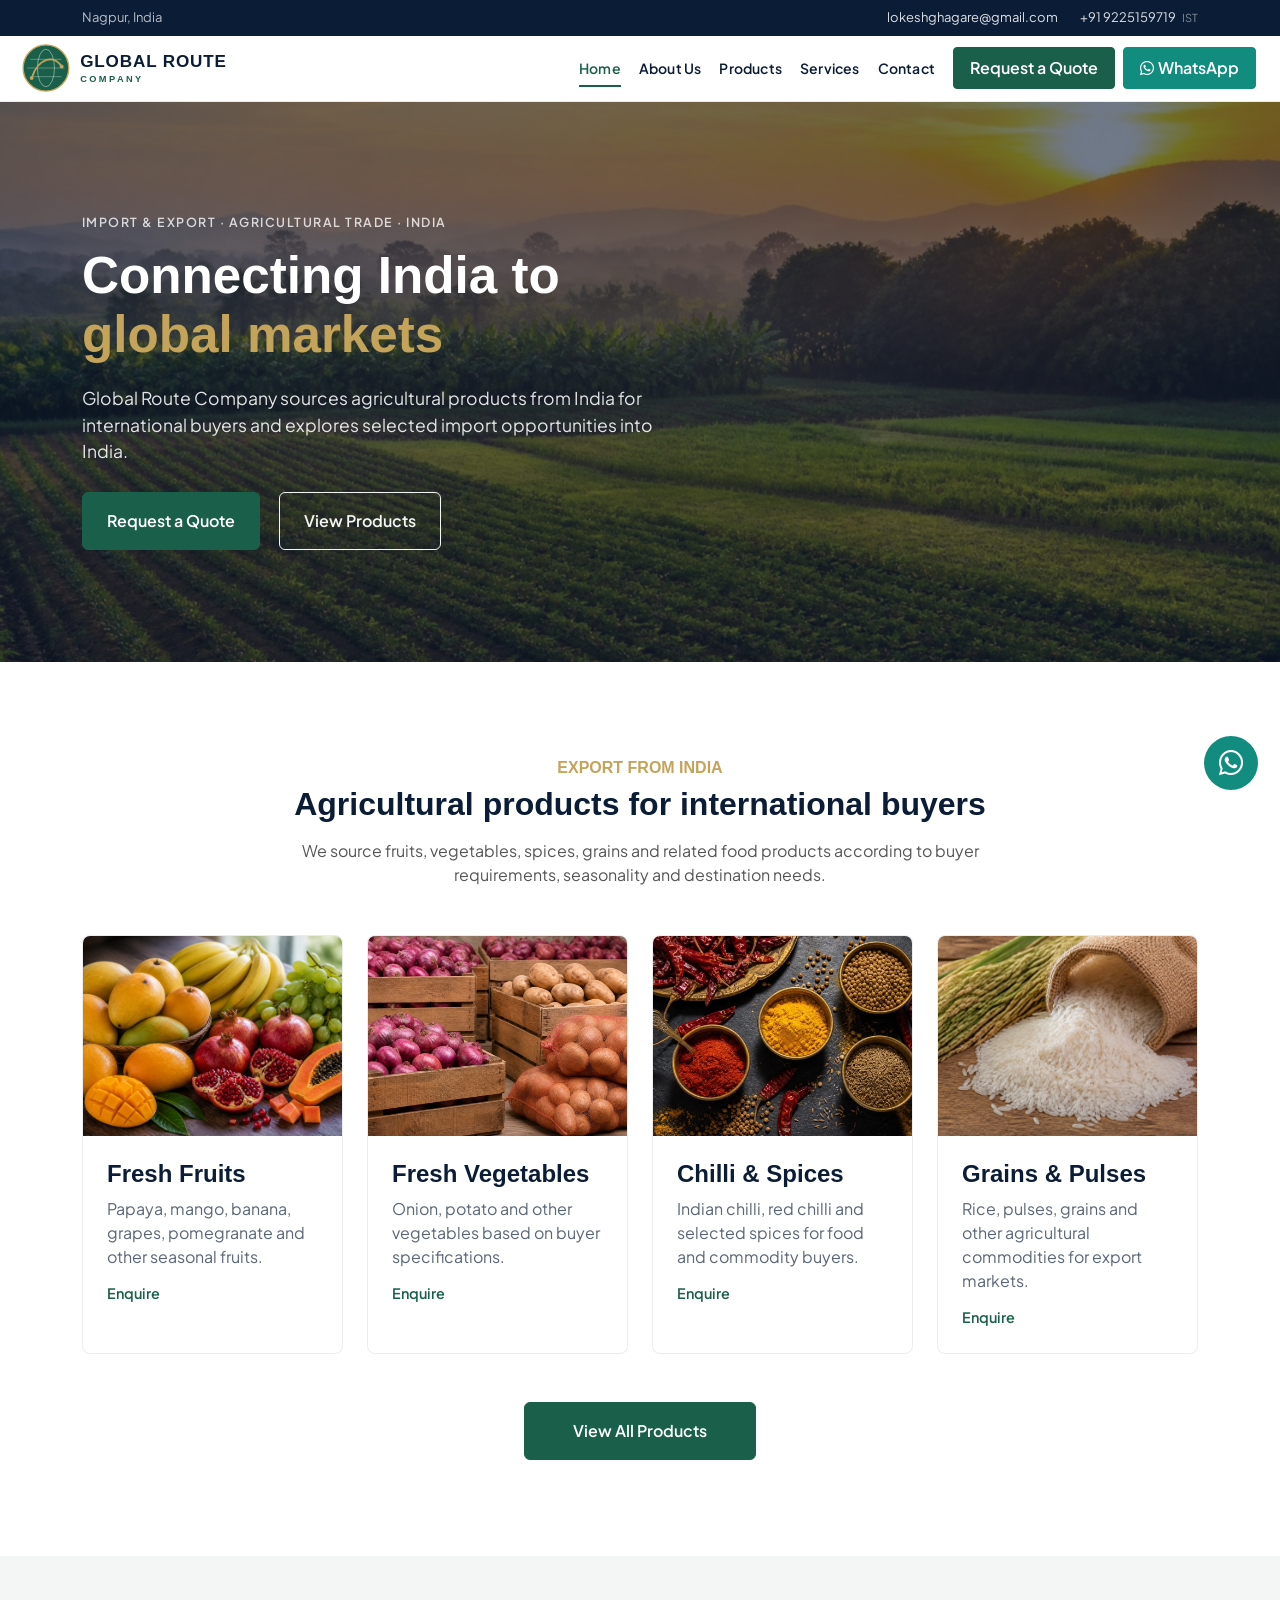
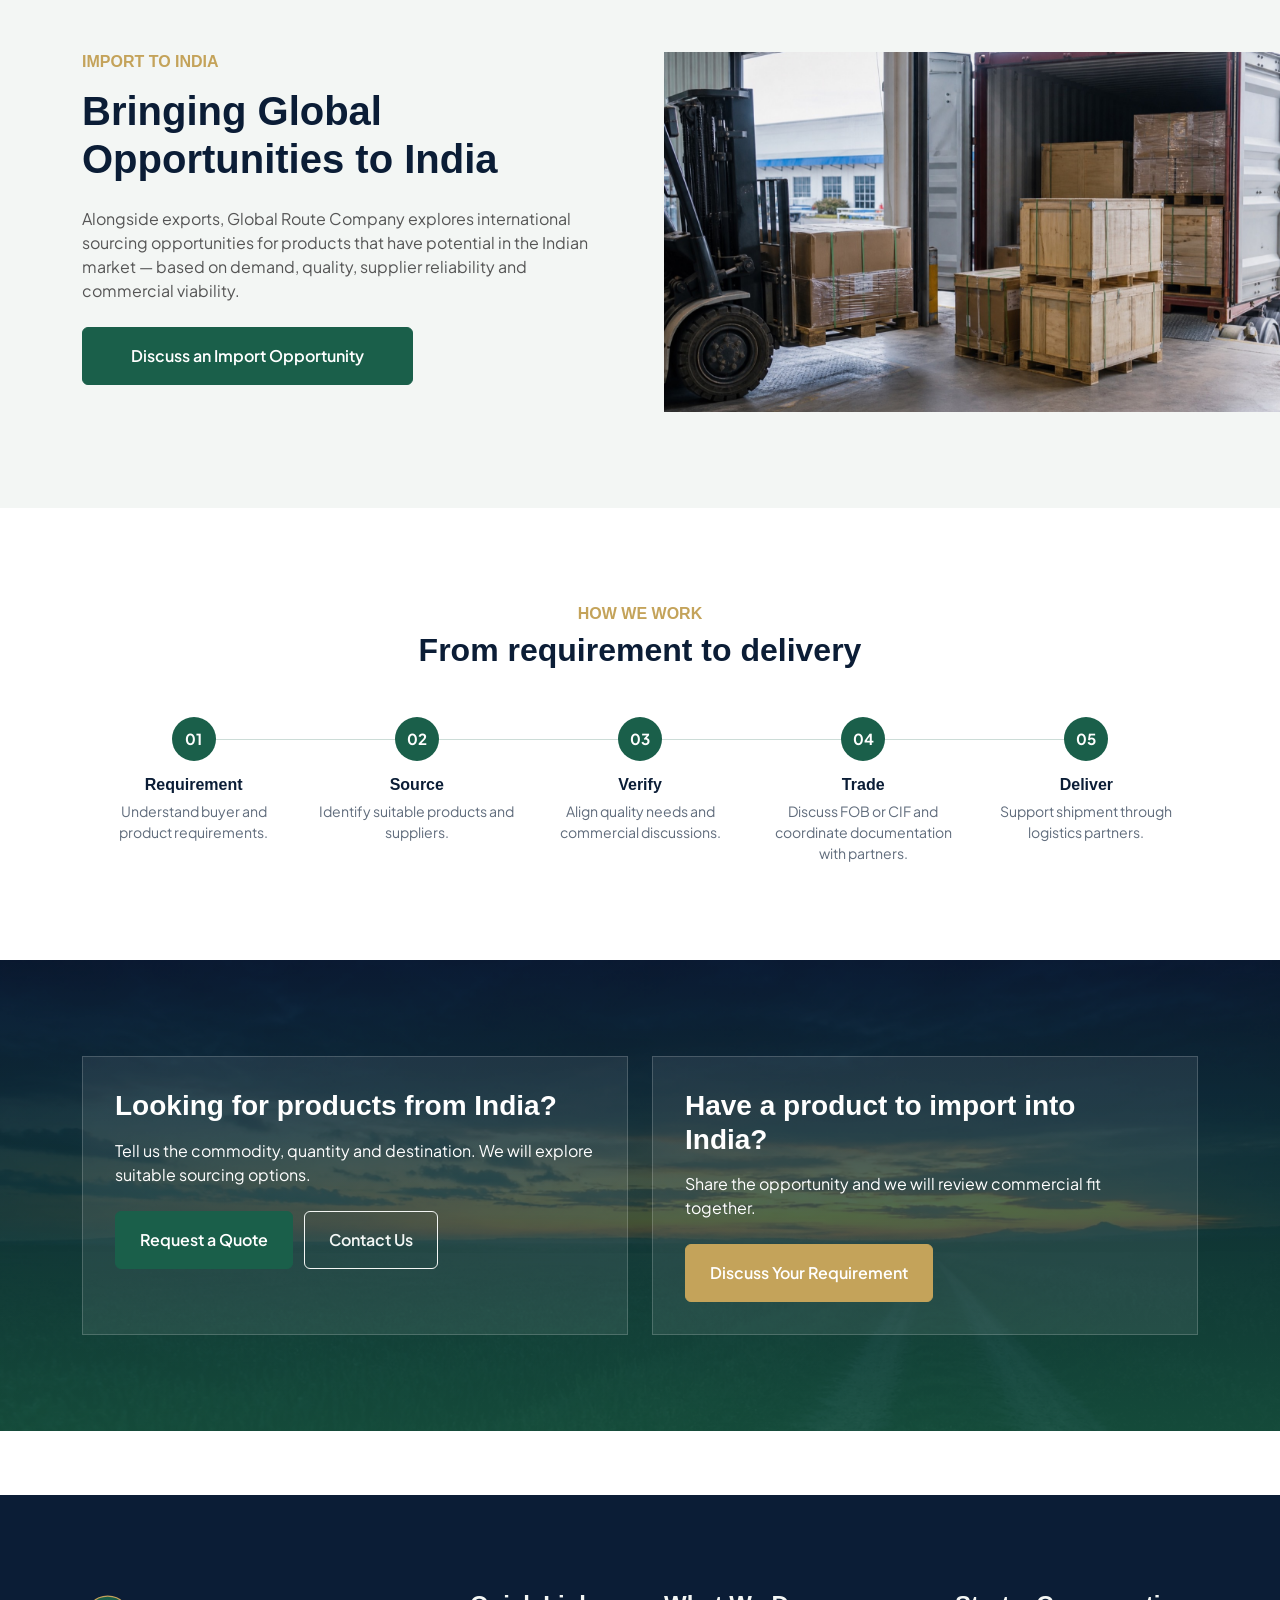
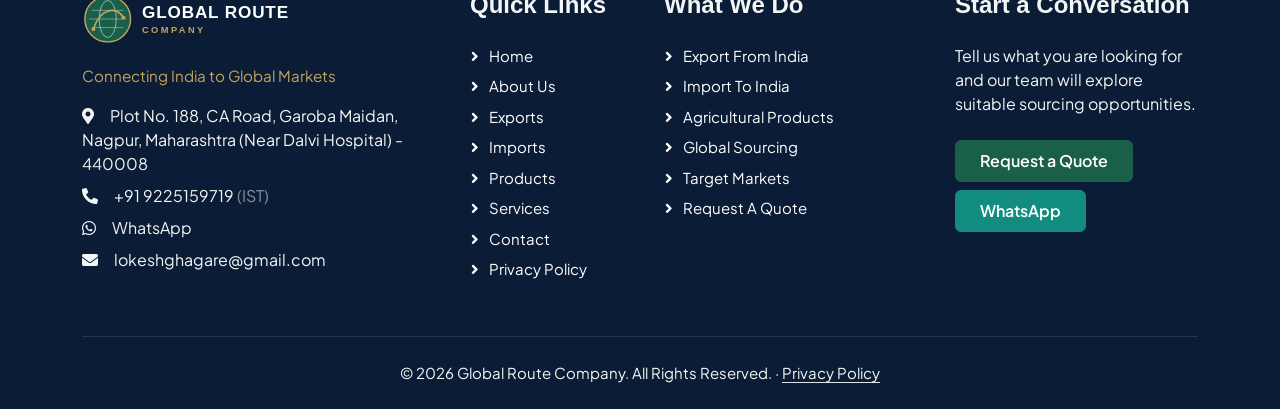
==== commit da43dc4c: "Redraw the company mark so it stays readable in the header and visible on the dark footer. Co-author" ====
--- a/index.html
+++ b/index.html
@@ -20,9 +20,9 @@
     <meta name="twitter:title" content="Global Route Company | Import & Export Trading Company">
     <meta name="twitter:description" content="Global Route Company is an India-based import and export trading company connecting agricultural products, suppliers and global buyers through reliable sourcing and international trade solutions.">
     <meta name="twitter:image" content="https://groute.co.in/img/og.jpg">
-    <link href="img/favicon.svg" rel="icon" type="image/svg+xml">
-    <link href="img/favicon-32.png" rel="icon" type="image/png" sizes="32x32">
-    <link href="img/apple-touch-icon.png" rel="apple-touch-icon">
+    <link href="img/favicon.svg?v=2" rel="icon" type="image/svg+xml">
+    <link href="img/favicon-32.png?v=2" rel="icon" type="image/png" sizes="32x32">
+    <link href="img/apple-touch-icon.png?v=2" rel="apple-touch-icon">
     <link rel="preconnect" href="https://fonts.googleapis.com">
     <link rel="preconnect" href="https://fonts.gstatic.com" crossorigin>
     <link href="https://fonts.googleapis.com/css2?family=Plus+Jakarta+Sans:wght@400;500;600;700&display=swap" rel="stylesheet">
@@ -47,8 +47,8 @@
         </div>
     </div>
     <nav class="navbar navbar-expand-lg bg-white navbar-light sticky-top p-0">
-        <a href="index.html" class="navbar-brand navbar-brand-logo px-3 px-lg-4">
-            <img src="img/logo.svg" alt="Global Route Company">
+        <a href="index.html" class="navbar-brand navbar-brand-logo" aria-label="Global Route Company">
+            <img src="img/logo.svg?v=2" alt="Global Route Company" width="280" height="52">
         </a>
         <button type="button" class="navbar-toggler me-4" data-bs-toggle="collapse" data-bs-target="#navbarCollapse" aria-controls="navbarCollapse" aria-expanded="false" aria-label="Toggle navigation">
             <span class="navbar-toggler-icon"></span>
@@ -208,7 +208,7 @@
         <div class="container py-5">
             <div class="row g-5">
                 <div class="col-lg-4 col-md-6">
-                    <a href="index.html" class="footer-logo-link"><img src="img/logo-white.svg" alt="Global Route Company" class="footer-logo"></a>
+                    <a href="index.html" class="footer-logo-link" aria-label="Global Route Company"><img src="img/logo-white.svg?v=2" alt="Global Route Company" class="footer-logo" width="280" height="52"></a>
                     <p class="footer-tagline">Connecting India to Global Markets</p>
                     <p class="mb-2"><i class="fa fa-map-marker-alt me-3"></i>Plot No. 188, CA Road, Garoba Maidan, Nagpur, Maharashtra (Near Dalvi Hospital) - 440008</p>
                     <p class="mb-2"><i class="fa fa-phone-alt me-3"></i><a class="text-light" href="tel:+919225159719">+91 9225159719</a> <span class="text-white-50">(IST)</span></p>
--- a/css/style.css
+++ b/css/style.css
@@ -129,17 +129,19 @@
 }
 
 .navbar-brand-logo {
-    height: 68px;
+    height: 72px;
     display: flex;
     align-items: center;
+    padding: 0 1.1rem 0 1.25rem;
     background: #fff !important;
 }
 
 .navbar-brand-logo img {
-    height: 44px;
+    height: 52px;
     width: auto;
-    max-width: 210px;
+    max-width: 280px;
     object-fit: contain;
+    display: block;
 }
 
 .navbar {
@@ -210,12 +212,13 @@
     }
 
     .navbar-brand-logo {
-        height: 60px;
+        height: 64px;
+        padding: 0 .85rem 0 1rem;
     }
 
     .navbar-brand-logo img {
-        height: 40px;
-        max-width: 180px;
+        height: 44px;
+        max-width: 220px;
     }
 }
 
@@ -669,8 +672,10 @@
 }
 
 .footer-logo {
-    height: 48px;
+    height: 56px;
     width: auto;
+    max-width: 280px;
+    display: block;
 }
 
 .footer-brand {
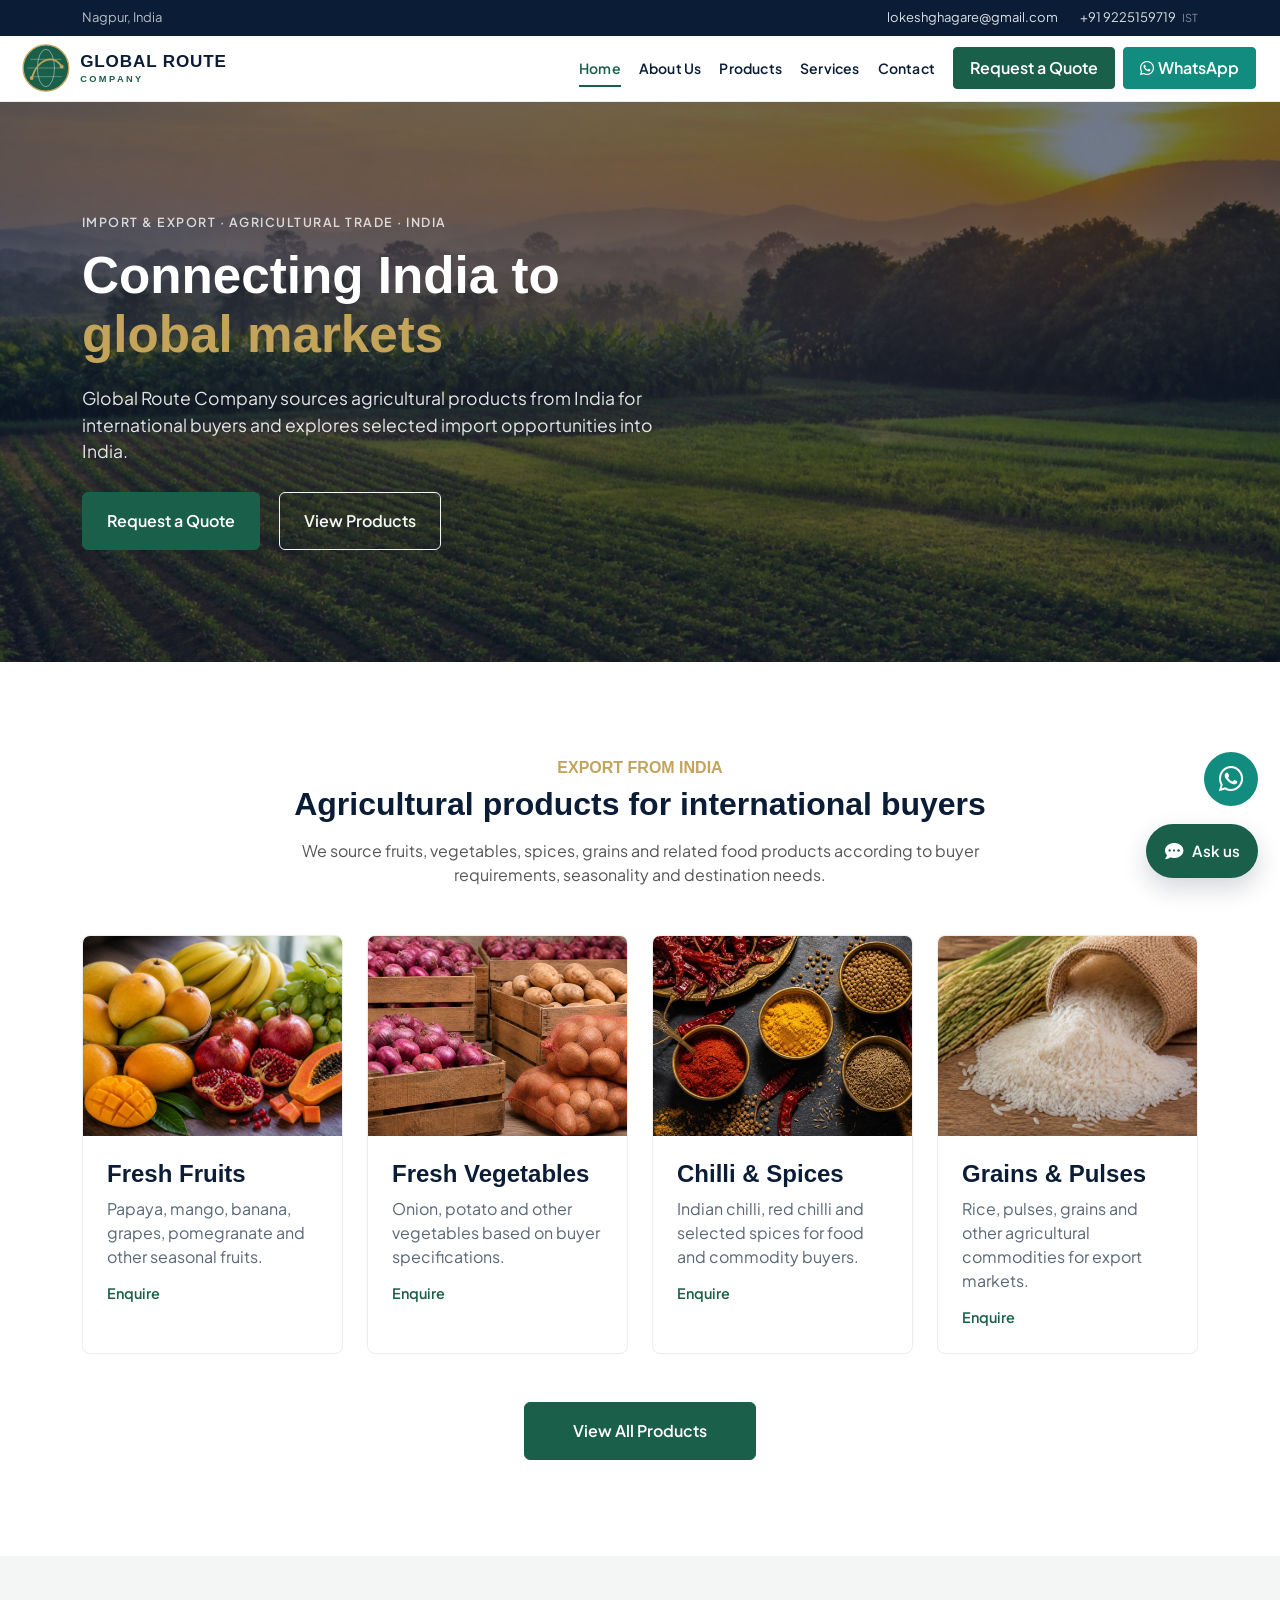
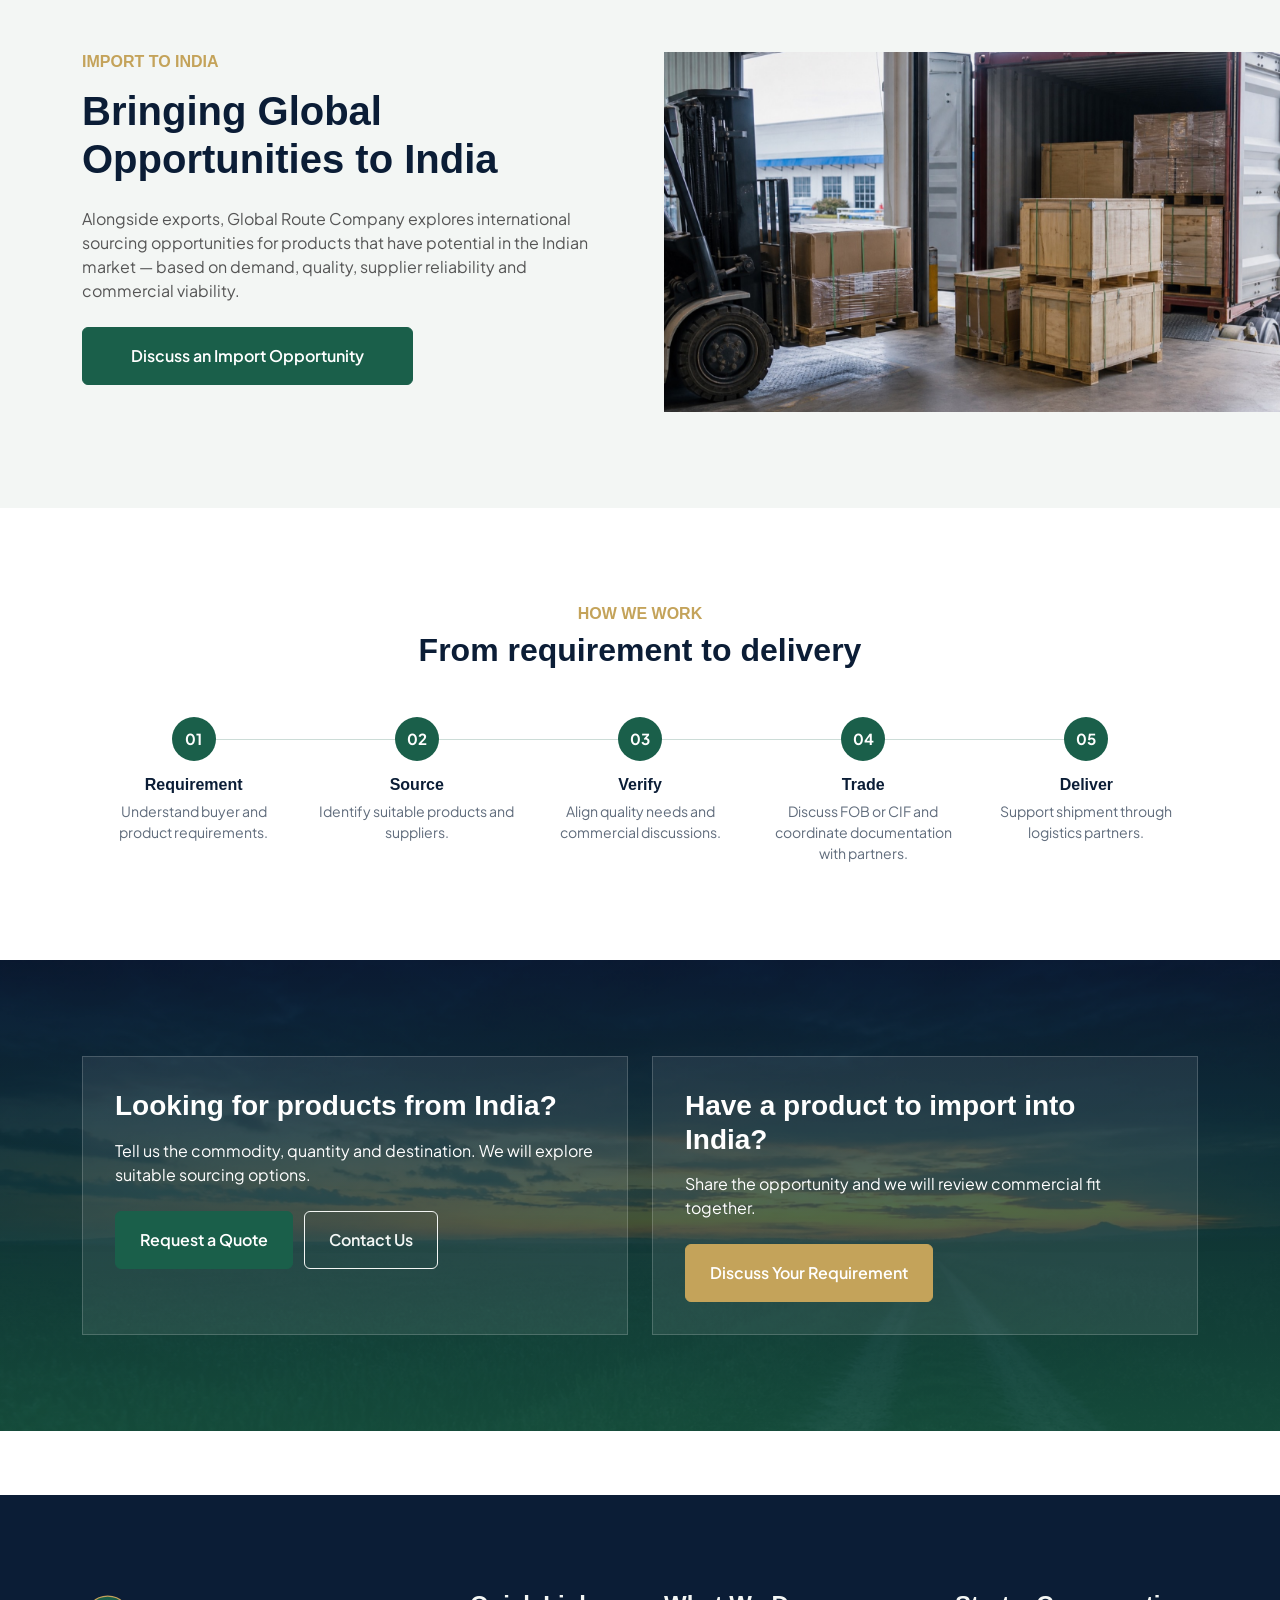
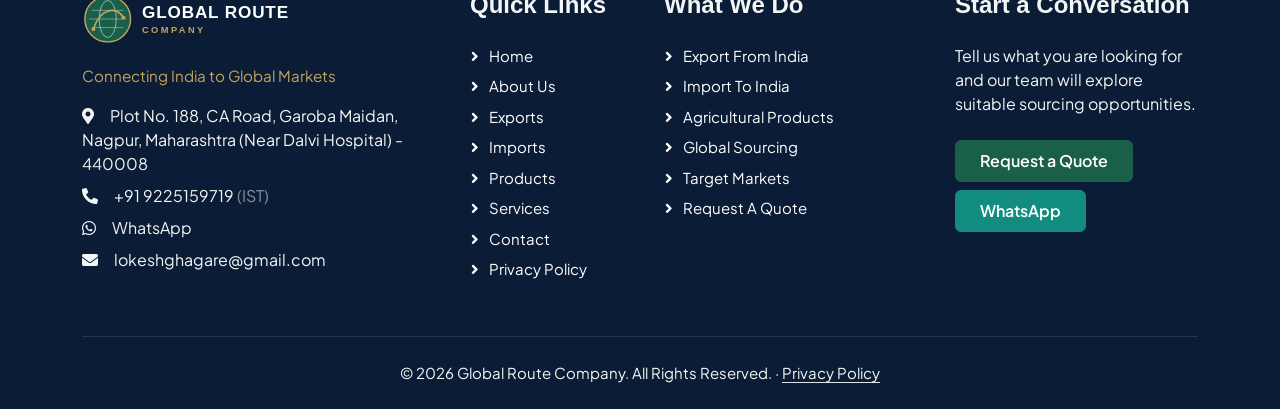
==== commit 923168ac: "Add an on-site Ask us assistant that answers from published company details and hands off to WhatsAp" ====
--- a/index.html
+++ b/index.html
@@ -31,7 +31,7 @@
     <link href="css/bootstrap.min.css" rel="stylesheet">
     <link href="css/style.css" rel="stylesheet">
     <style>body{font-family:"Plus Jakarta Sans",sans-serif;} h1,h2,h3,h4,h5{font-weight:700;}</style>
-    <script type="application/ld+json">{"@context": "https://schema.org", "@type": "Organization", "name": "Global Route Company", "url": "https://groute.co.in/", "logo": "https://groute.co.in/img/logo.svg", "email": "lokeshghagare@gmail.com", "telephone": "+91 9225159719", "description": "Global Route Company is an India-based import and export trading company connecting agricultural products, suppliers and global buyers through reliable sourcing and international trade solutions.", "address": {"@type": "PostalAddress", "streetAddress": "Plot No. 188, CA Road, Garoba Maidan", "addressLocality": "Nagpur", "addressRegion": "Maharashtra", "postalCode": "440008", "addressCountry": "IN"}}</script>
+    <script type="application/ld+json">{"@context": "https://schema.org", "@type": "Organization", "name": "Global Route Company", "url": "https://groute.co.in/", "logo": "https://groute.co.in/img/logo.svg", "email": "lokeshghagare@gmail.com", "telephone": "+91 9225159719", "description": "Global Route Company is an India-based import and export trading company connecting agricultural products, suppliers and global buyers through reliable sourcing and international trade solutions.", "address": {"@type": "PostalAddress", "streetAddress": "Plot No. 188, CA Road, Garoba Maidan", "addressLocality": "Nagpur", "addressRegion": "Maharashtra", "postalCode": "440008", "addressCountry": "IN"}, "geo": {"@type": "GeoCoordinates", "latitude": "21.1473515", "longitude": "79.1214913"}, "hasMap": "https://www.google.com/maps?q=21.1473515,79.1214913"}</script>
 </head>
 
 <body>
@@ -48,7 +48,7 @@
     </div>
     <nav class="navbar navbar-expand-lg bg-white navbar-light sticky-top p-0">
         <a href="index.html" class="navbar-brand navbar-brand-logo" aria-label="Global Route Company">
-            <img src="img/logo.svg?v=2" alt="Global Route Company" width="280" height="52">
+            <img src="img/logo.svg?v=3" alt="Global Route Company" width="280" height="52">
         </a>
         <button type="button" class="navbar-toggler me-4" data-bs-toggle="collapse" data-bs-target="#navbarCollapse" aria-controls="navbarCollapse" aria-expanded="false" aria-label="Toggle navigation">
             <span class="navbar-toggler-icon"></span>
@@ -71,6 +71,20 @@
     </nav>
 <main id="main">
 
+    <form name="business-enquiry" method="POST" action="/thank-you.html" data-netlify="true" netlify-honeypot="bot-field" class="d-none" aria-hidden="true" tabindex="-1">
+        <input type="hidden" name="form-name" value="business-enquiry">
+        <input name="bot-field">
+        <input name="full_name">
+        <input name="company_name">
+        <input name="email">
+        <input name="phone">
+        <input name="country">
+        <input name="enquiry_type">
+        <input name="product">
+        <input name="quantity">
+        <input name="destination_origin">
+        <input name="message">
+    </form>
     <div class="hero-single">
         <img src="img/carousel-1.jpg" alt="Indian agricultural fields for export" width="1920" height="1080" loading="eager" fetchpriority="high">
         <div class="hero-overlay">
@@ -208,7 +222,7 @@
         <div class="container py-5">
             <div class="row g-5">
                 <div class="col-lg-4 col-md-6">
-                    <a href="index.html" class="footer-logo-link" aria-label="Global Route Company"><img src="img/logo-white.svg?v=2" alt="Global Route Company" class="footer-logo" width="280" height="52"></a>
+                    <a href="index.html" class="footer-logo-link" aria-label="Global Route Company"><img src="img/logo-white.svg?v=3" alt="Global Route Company" class="footer-logo" width="280" height="52"></a>
                     <p class="footer-tagline">Connecting India to Global Markets</p>
                     <p class="mb-2"><i class="fa fa-map-marker-alt me-3"></i>Plot No. 188, CA Road, Garoba Maidan, Nagpur, Maharashtra (Near Dalvi Hospital) - 440008</p>
                     <p class="mb-2"><i class="fa fa-phone-alt me-3"></i><a class="text-light" href="tel:+919225159719">+91 9225159719</a> <span class="text-white-50">(IST)</span></p>
@@ -255,9 +269,33 @@
     </div>
 
     <a href="https://wa.me/919225159719?text=Hello%20Global%20Route%20Company%2C%20I%20would%20like%20to%20enquire%20about%20sourcing%20from%20India." class="whatsapp-float" target="_blank" rel="noopener" aria-label="Chat on WhatsApp"><i class="fab fa-whatsapp"></i></a>
+    <div class="grc-chat" id="grcChat">
+        <div class="grc-chat-panel" id="grcChatPanel" hidden>
+            <div class="grc-chat-head">
+                <div>
+                    <strong>Global Route</strong>
+                    <span>Ask about products, trade or contact</span>
+                </div>
+                <button type="button" class="grc-chat-close" id="grcChatClose" aria-label="Close chat">&times;</button>
+            </div>
+            <div class="grc-chat-log" id="grcChatLog" role="log" aria-live="polite"></div>
+            <div class="grc-chat-chips" id="grcChatChips"></div>
+            <form class="grc-chat-form" id="grcChatForm" autocomplete="off">
+                <label class="visually-hidden" for="grcChatInput">Your question</label>
+                <input id="grcChatInput" type="text" maxlength="240" placeholder="Ask about products, export or contact">
+                <button type="submit" aria-label="Send">Send</button>
+            </form>
+            <p class="grc-chat-note">Not a live agent. For a person, use WhatsApp or Request a Quote.</p>
+        </div>
+        <button type="button" class="grc-chat-launch" id="grcChatLaunch" aria-expanded="false" aria-controls="grcChatPanel">
+            <i class="fa fa-comment-dots" aria-hidden="true"></i>
+            <span>Ask us</span>
+        </button>
+    </div>
     <a href="#" class="btn btn-lg btn-primary btn-lg-square rounded-0 back-to-top"><i class="bi bi-arrow-up"></i></a>
 
     <script src="https://cdn.jsdelivr.net/npm/bootstrap@5.0.0/dist/js/bootstrap.bundle.min.js"></script>
     <script src="js/main.js"></script>
+    <script src="js/chat.js"></script>
 </body>
 </html>
--- a/css/style.css
+++ b/css/style.css
@@ -14,8 +14,8 @@
 .back-to-top {
     position: fixed;
     display: none;
-    right: 45px;
-    bottom: 45px;
+    right: 22px;
+    bottom: 164px;
     z-index: 99;
 }
 
@@ -175,7 +175,7 @@
 .whatsapp-float {
     position: fixed;
     right: 22px;
-    bottom: 110px;
+    bottom: 94px;
     width: 54px;
     height: 54px;
     display: flex;
@@ -194,10 +194,206 @@
     color: #fff;
 }
 
+.back-to-top {
+    right: 22px;
+    bottom: 164px;
+}
+
+.grc-chat {
+    position: fixed;
+    right: 22px;
+    bottom: 22px;
+    z-index: 100;
+    font-family: "Plus Jakarta Sans", sans-serif;
+}
+
+.grc-chat-launch {
+    display: inline-flex;
+    align-items: center;
+    gap: .55rem;
+    height: 54px;
+    padding: 0 1.15rem;
+    border: 0;
+    border-radius: 999px;
+    background: var(--primary);
+    color: #fff;
+    font-size: .95rem;
+    font-weight: 600;
+    box-shadow: 0 10px 24px rgba(11, 29, 54, .18);
+}
+
+.grc-chat-launch i {
+    font-size: 1.15rem;
+}
+
+.grc-chat-launch:hover {
+    background: var(--accent-green);
+}
+
+.grc-chat.is-open .grc-chat-launch span {
+    display: none;
+}
+
+.grc-chat.is-open .grc-chat-launch {
+    width: 54px;
+    padding: 0;
+    justify-content: center;
+}
+
+.grc-chat-panel {
+    width: min(380px, calc(100vw - 32px));
+    height: min(540px, calc(100vh - 140px));
+    margin-bottom: 12px;
+    display: flex;
+    flex-direction: column;
+    background: #fff;
+    border: 1px solid rgba(11, 29, 54, .08);
+    border-radius: 16px;
+    box-shadow: 0 18px 48px rgba(11, 29, 54, .2);
+    overflow: hidden;
+}
+
+.grc-chat-panel[hidden] {
+    display: none;
+}
+
+.grc-chat-head {
+    display: flex;
+    justify-content: space-between;
+    align-items: flex-start;
+    gap: 1rem;
+    padding: 1rem 1rem .9rem;
+    background: var(--dark);
+    color: #fff;
+}
+
+.grc-chat-head span {
+    display: block;
+    margin-top: .2rem;
+    font-size: .78rem;
+    color: rgba(255, 255, 255, .7);
+}
+
+.grc-chat-close {
+    width: 32px;
+    height: 32px;
+    border: 0;
+    border-radius: 50%;
+    background: rgba(255, 255, 255, .12);
+    color: #fff;
+    font-size: 1.4rem;
+    line-height: 1;
+}
+
+.grc-chat-log {
+    flex: 1;
+    overflow-y: auto;
+    padding: 1rem;
+    background: #f7f9f8;
+}
+
+.grc-chat-msg {
+    max-width: 92%;
+    margin-bottom: .7rem;
+    padding: .75rem .85rem;
+    border-radius: 12px;
+    font-size: .9rem;
+    line-height: 1.45;
+}
+
+.grc-chat-msg p {
+    margin: 0 0 .55rem;
+}
+
+.grc-chat-msg p:last-child {
+    margin-bottom: 0;
+}
+
+.grc-chat-msg a {
+    color: var(--primary);
+    font-weight: 600;
+}
+
+.grc-chat-msg.is-bot {
+    background: #fff;
+    border: 1px solid rgba(11, 29, 54, .06);
+    color: var(--dark);
+}
+
+.grc-chat-msg.is-user {
+    margin-left: auto;
+    background: var(--primary);
+    color: #fff;
+}
+
+.grc-chat-chips {
+    display: flex;
+    flex-wrap: wrap;
+    gap: .4rem;
+    padding: .65rem .85rem 0;
+    background: #fff;
+}
+
+.grc-chat-chips button {
+    border: 1px solid rgba(26, 95, 74, .22);
+    background: #fff;
+    color: var(--primary);
+    border-radius: 999px;
+    padding: .28rem .7rem;
+    font-size: .78rem;
+    font-weight: 600;
+}
+
+.grc-chat-chips button:hover {
+    background: var(--light);
+}
+
+.grc-chat-form {
+    display: flex;
+    gap: .45rem;
+    padding: .75rem .85rem;
+    background: #fff;
+}
+
+.grc-chat-form input {
+    flex: 1;
+    min-width: 0;
+    border: 1px solid rgba(11, 29, 54, .12);
+    border-radius: 8px;
+    padding: .55rem .7rem;
+    font-size: .9rem;
+}
+
+.grc-chat-form button {
+    border: 0;
+    border-radius: 8px;
+    background: var(--primary);
+    color: #fff;
+    font-weight: 600;
+    padding: 0 .9rem;
+}
+
+.grc-chat-note {
+    margin: 0;
+    padding: 0 .85rem .75rem;
+    font-size: .72rem;
+    color: rgba(11, 29, 54, .5);
+    background: #fff;
+}
+
 @media (max-width: 991.98px) {
+    .whatsapp-float,
+    .grc-chat {
+        right: 16px;
+    }
+
     .whatsapp-float {
+        bottom: 90px;
+    }
+
+    .back-to-top {
         right: 16px;
-        bottom: 90px;
+        bottom: 156px;
     }
 }
 
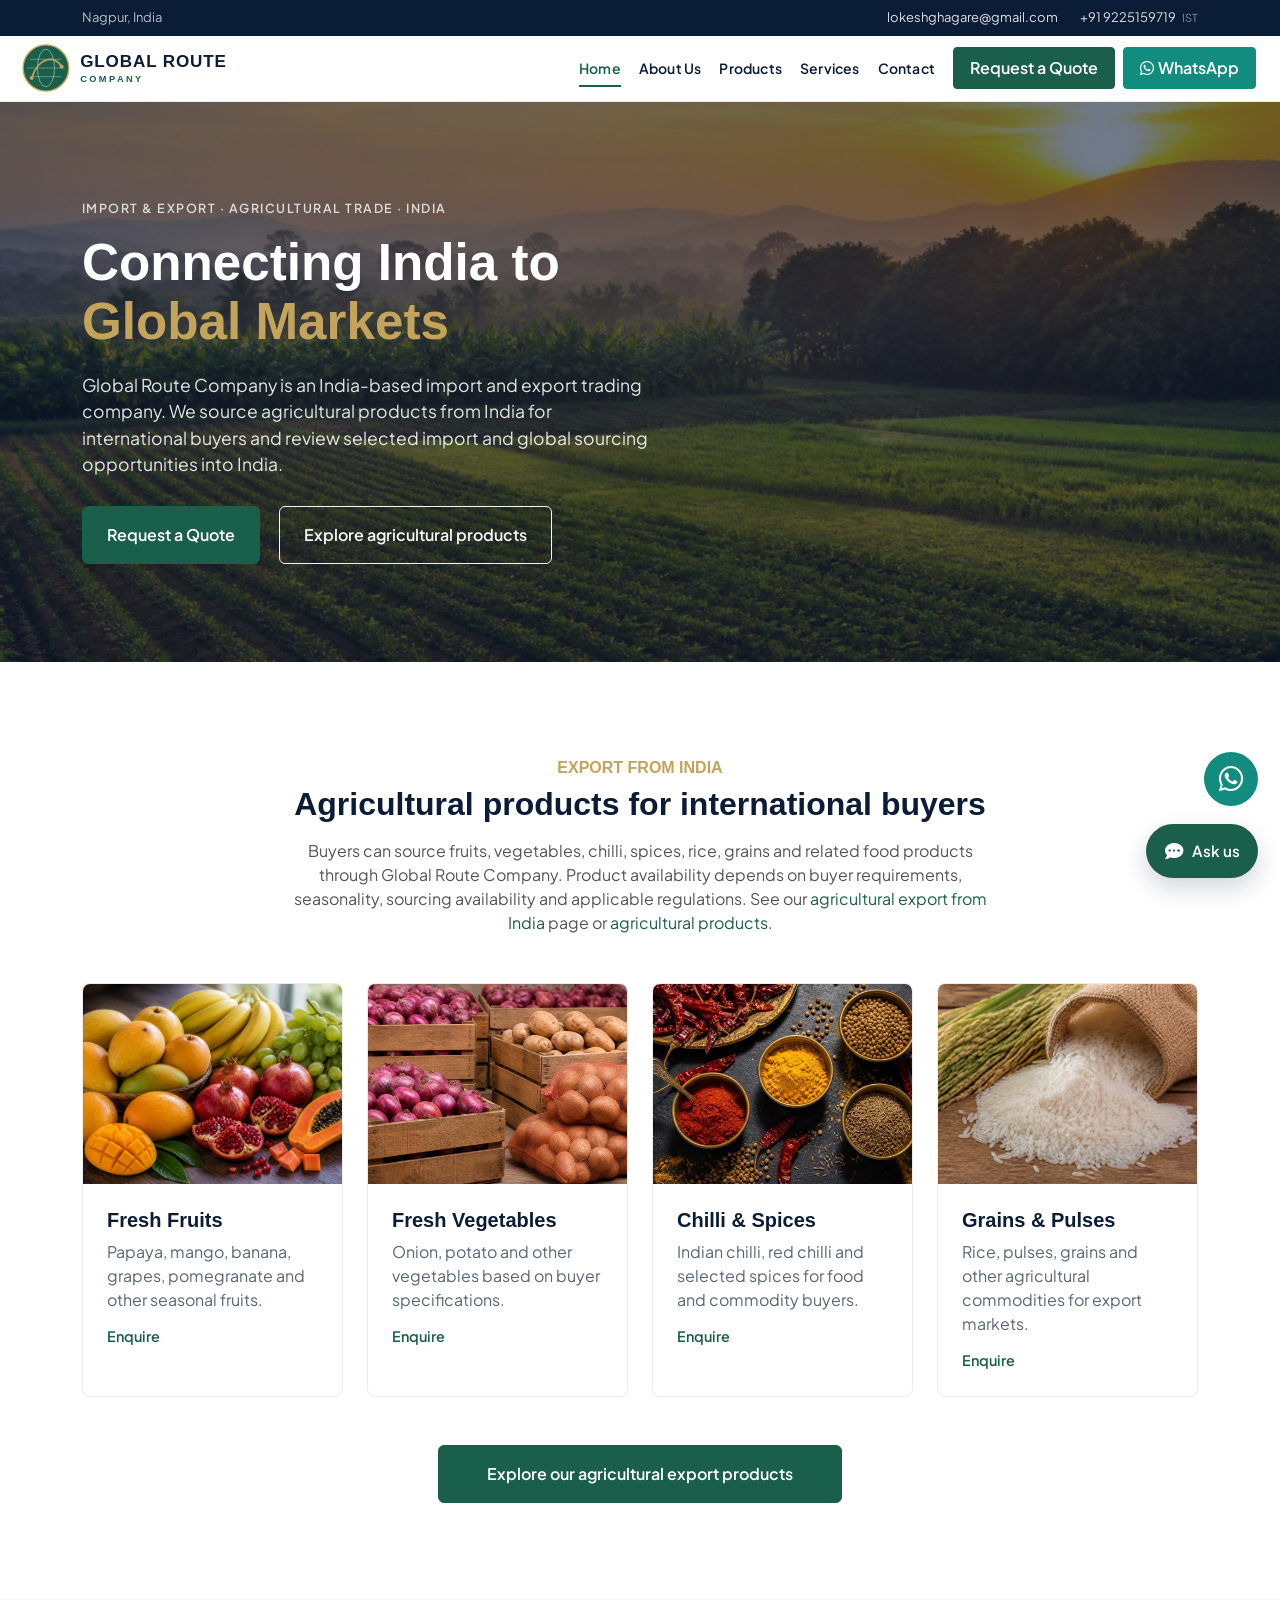
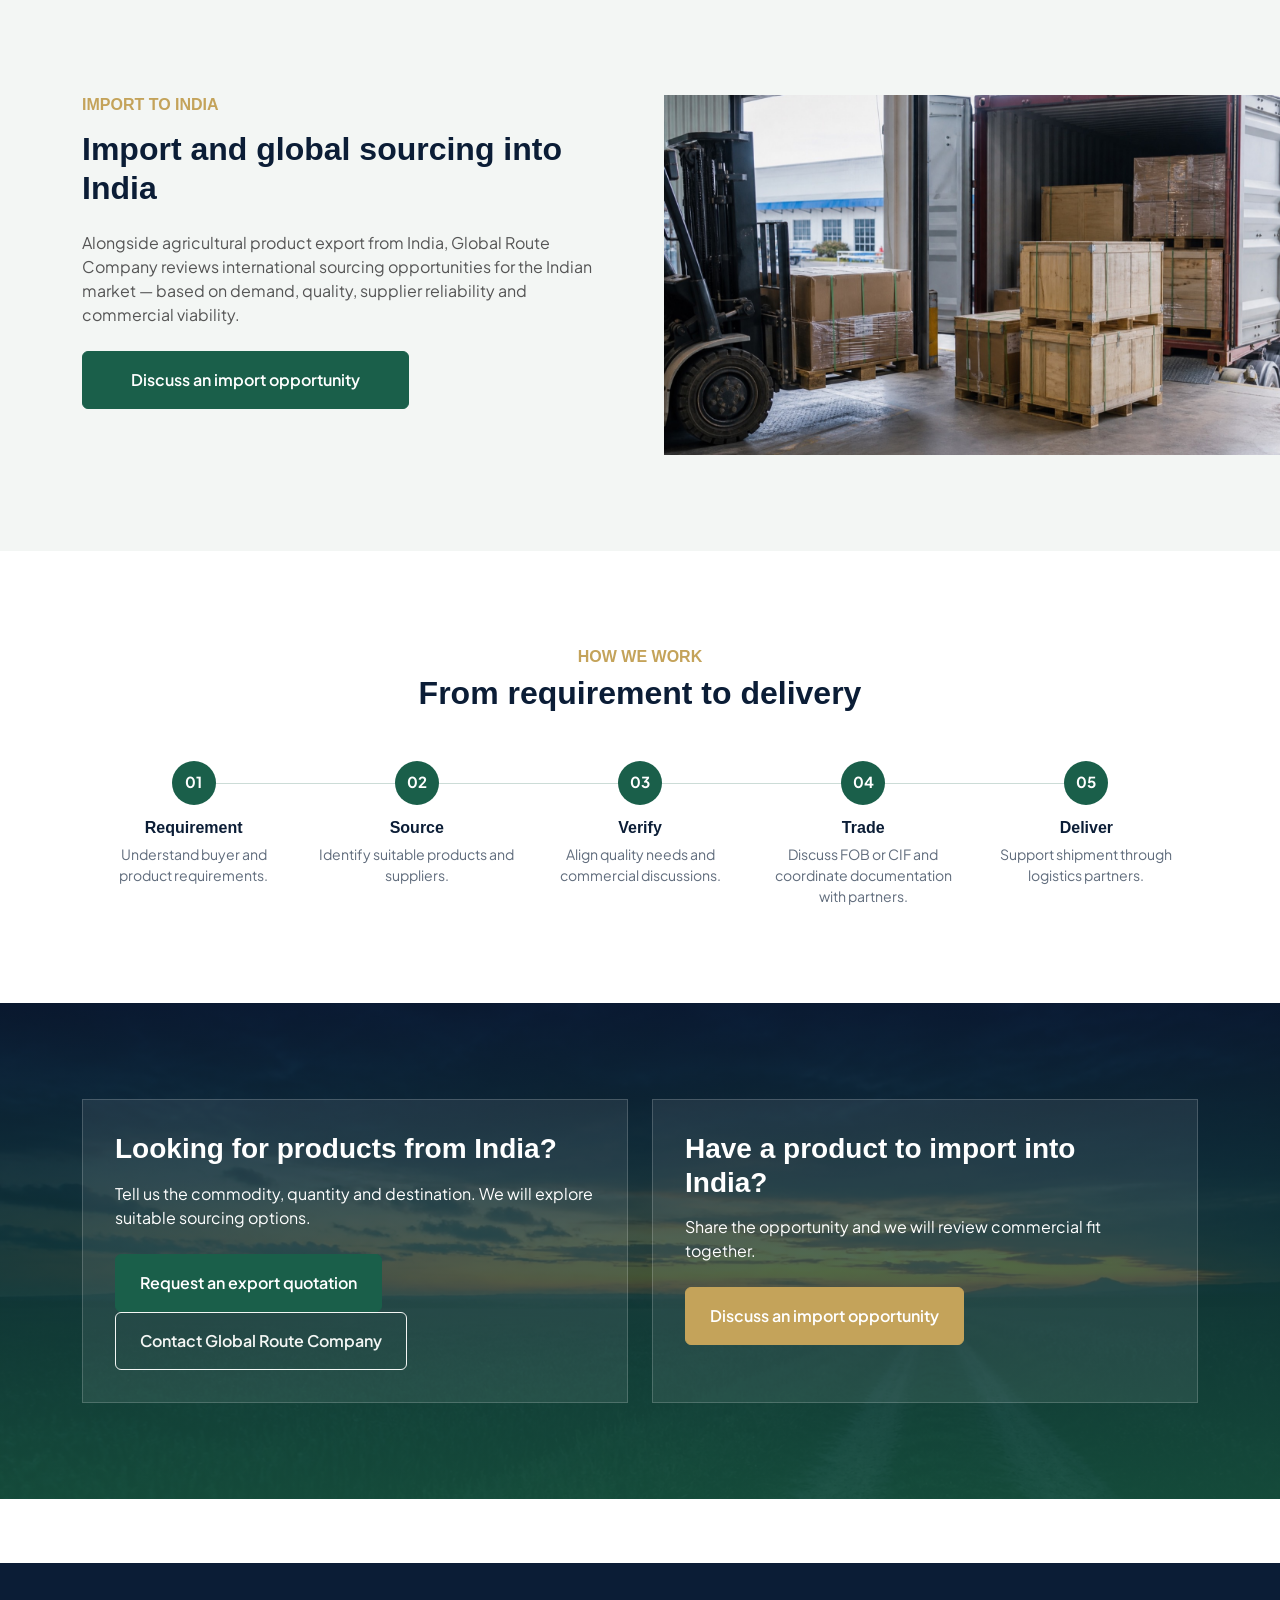
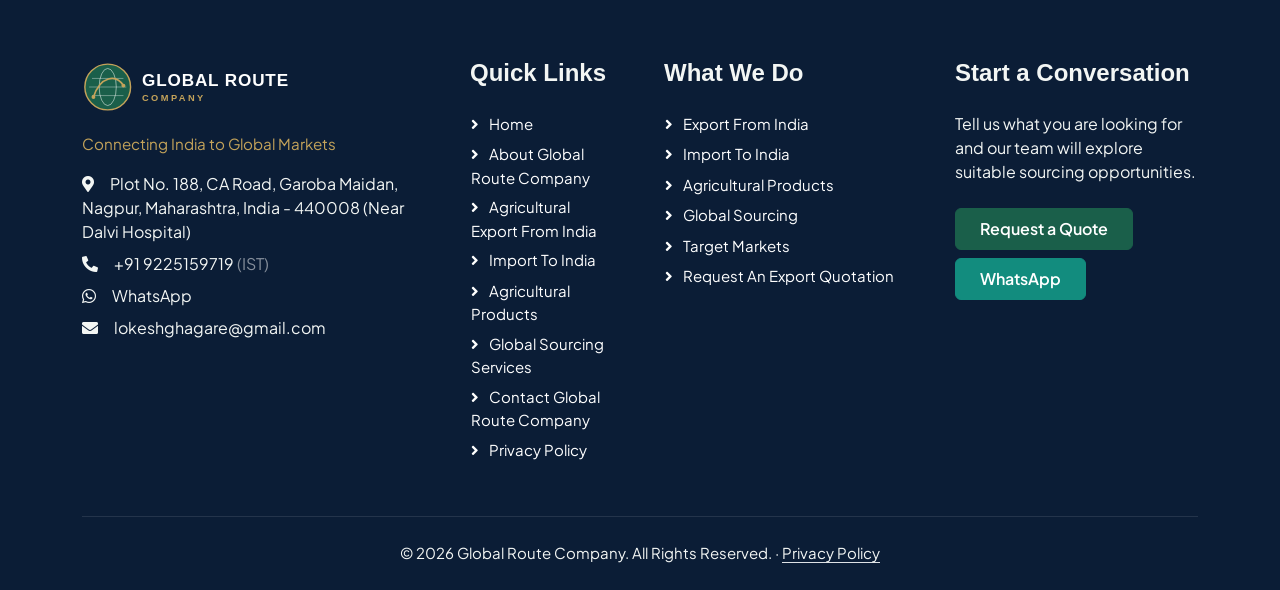
==== commit 328cfd3a: "Prepare the site for Google Search with pretty URLs, unique page SEO, sitemap, robots, and Organizat" ====
--- a/index.html
+++ b/index.html
@@ -1,37 +1,41 @@
 <!DOCTYPE html>
-<html lang="en">
+<html lang="en-IN">
 
 <head>
     <meta charset="utf-8">
-    <title>Global Route Company | Import & Export Trading Company</title>
+    <title>Global Route Company | Import & Export Trading Company India</title>
     <meta content="width=device-width, initial-scale=1.0" name="viewport">
     <meta name="robots" content="index, follow">
-    <meta content="Import Export Company India, Agricultural Exporter India, Agricultural Products Export, Indian Agricultural Products, Import Export Trading Company, Global Sourcing, Agricultural Commodities, Export from India" name="keywords">
-    <meta content="Global Route Company is an India-based import and export trading company connecting agricultural products, suppliers and global buyers through reliable sourcing and international trade solutions." name="description">
+    <meta name="description" content="Global Route Company is an India-based import and export trading company connecting agricultural products, trusted suppliers and global buyers through reliable sourcing and international trade solutions.">
+    <meta name="author" content="Global Route Company">
+    <meta name="theme-color" content="#1A5F4A">
     <link rel="canonical" href="https://groute.co.in/">
     <meta property="og:type" content="website">
     <meta property="og:site_name" content="Global Route Company">
-    <meta property="og:title" content="Global Route Company | Import & Export Trading Company">
-    <meta property="og:description" content="Global Route Company is an India-based import and export trading company connecting agricultural products, suppliers and global buyers through reliable sourcing and international trade solutions.">
+    <meta property="og:title" content="Global Route Company | Import & Export Trading Company India">
+    <meta property="og:description" content="Connecting Indian agricultural products with global markets through reliable sourcing and international trade.">
     <meta property="og:url" content="https://groute.co.in/">
     <meta property="og:image" content="https://groute.co.in/img/og.jpg">
+    <meta property="og:image:alt" content="Global Route Company — import and export trading from India">
     <meta property="og:locale" content="en_IN">
     <meta name="twitter:card" content="summary_large_image">
-    <meta name="twitter:title" content="Global Route Company | Import & Export Trading Company">
-    <meta name="twitter:description" content="Global Route Company is an India-based import and export trading company connecting agricultural products, suppliers and global buyers through reliable sourcing and international trade solutions.">
+    <meta name="twitter:title" content="Global Route Company | Import & Export Trading Company India">
+    <meta name="twitter:description" content="Connecting Indian agricultural products with global markets through reliable sourcing and international trade.">
     <meta name="twitter:image" content="https://groute.co.in/img/og.jpg">
-    <link href="img/favicon.svg?v=2" rel="icon" type="image/svg+xml">
-    <link href="img/favicon-32.png?v=2" rel="icon" type="image/png" sizes="32x32">
-    <link href="img/apple-touch-icon.png?v=2" rel="apple-touch-icon">
+    <link href="/img/favicon.svg?v=2" rel="icon" type="image/svg+xml">
+    <link href="/img/favicon-32.png?v=2" rel="icon" type="image/png" sizes="32x32">
+    <link href="/img/apple-touch-icon.png?v=2" rel="apple-touch-icon">
     <link rel="preconnect" href="https://fonts.googleapis.com">
     <link rel="preconnect" href="https://fonts.gstatic.com" crossorigin>
     <link href="https://fonts.googleapis.com/css2?family=Plus+Jakarta+Sans:wght@400;500;600;700&display=swap" rel="stylesheet">
     <link href="https://cdnjs.cloudflare.com/ajax/libs/font-awesome/5.10.0/css/all.min.css" rel="stylesheet">
     <link href="https://cdn.jsdelivr.net/npm/bootstrap-icons@1.4.1/font/bootstrap-icons.css" rel="stylesheet">
-    <link href="css/bootstrap.min.css" rel="stylesheet">
-    <link href="css/style.css" rel="stylesheet">
+    <link href="/css/bootstrap.min.css" rel="stylesheet">
+    <link href="/css/style.css" rel="stylesheet">
     <style>body{font-family:"Plus Jakarta Sans",sans-serif;} h1,h2,h3,h4,h5{font-weight:700;}</style>
-    <script type="application/ld+json">{"@context": "https://schema.org", "@type": "Organization", "name": "Global Route Company", "url": "https://groute.co.in/", "logo": "https://groute.co.in/img/logo.svg", "email": "lokeshghagare@gmail.com", "telephone": "+91 9225159719", "description": "Global Route Company is an India-based import and export trading company connecting agricultural products, suppliers and global buyers through reliable sourcing and international trade solutions.", "address": {"@type": "PostalAddress", "streetAddress": "Plot No. 188, CA Road, Garoba Maidan", "addressLocality": "Nagpur", "addressRegion": "Maharashtra", "postalCode": "440008", "addressCountry": "IN"}, "geo": {"@type": "GeoCoordinates", "latitude": "21.1473515", "longitude": "79.1214913"}, "hasMap": "https://www.google.com/maps?q=21.1473515,79.1214913"}</script>
+    <script type="application/ld+json">{"@context": "https://schema.org", "@type": "Organization", "@id": "https://groute.co.in/#organization", "name": "Global Route Company", "alternateName": ["Global Route", "GRoute", "groute.co.in"], "url": "https://groute.co.in/", "logo": "https://groute.co.in/img/logo.svg", "image": "https://groute.co.in/img/og.jpg", "email": "lokeshghagare@gmail.com", "telephone": "+91 9225159719", "description": "Global Route Company is an India-based import and export trading company connecting agricultural products, trusted suppliers and global buyers through reliable sourcing and international trade solutions.", "address": {"@type": "PostalAddress", "streetAddress": "Plot No. 188, CA Road, Garoba Maidan (Near Dalvi Hospital)", "addressLocality": "Nagpur", "addressRegion": "Maharashtra", "postalCode": "440008", "addressCountry": "IN"}, "geo": {"@type": "GeoCoordinates", "latitude": "21.1473515", "longitude": "79.1214913"}, "hasMap": "https://www.google.com/maps?q=21.1473515,79.1214913", "areaServed": {"@type": "Country", "name": "India"}}</script>
+    <script type="application/ld+json">{"@context": "https://schema.org", "@type": "WebSite", "name": "Global Route Company", "alternateName": ["Global Route", "GRoute", "groute.co.in"], "url": "https://groute.co.in/", "inLanguage": "en-IN", "publisher": {"@id": "https://groute.co.in/#organization"}}</script>
+    <script type="application/ld+json">{"@context": "https://schema.org", "@type": "BreadcrumbList", "itemListElement": [{"@type": "ListItem", "position": 1, "name": "Home"}]}</script>
 </head>
 
 <body>
@@ -47,31 +51,31 @@
         </div>
     </div>
     <nav class="navbar navbar-expand-lg bg-white navbar-light sticky-top p-0">
-        <a href="index.html" class="navbar-brand navbar-brand-logo" aria-label="Global Route Company">
-            <img src="img/logo.svg?v=3" alt="Global Route Company" width="280" height="52">
+        <a href="/" class="navbar-brand navbar-brand-logo" aria-label="Global Route Company">
+            <img src="/img/logo.svg?v=3" alt="Global Route Company" width="280" height="52">
         </a>
         <button type="button" class="navbar-toggler me-4" data-bs-toggle="collapse" data-bs-target="#navbarCollapse" aria-controls="navbarCollapse" aria-expanded="false" aria-label="Toggle navigation">
             <span class="navbar-toggler-icon"></span>
         </button>
         <div class="collapse navbar-collapse" id="navbarCollapse">
             <div class="navbar-nav ms-auto p-4 p-lg-0">
-                <a href="index.html" class="nav-item nav-link active">Home</a>
-                <a href="about.html" class="nav-item nav-link">About Us</a>
-                <a href="products.html" class="nav-item nav-link">Products</a>
-                <a href="service.html" class="nav-item nav-link">Services</a>
-                <a href="contact.html" class="nav-item nav-link">Contact</a>
-                <a href="quote.html" class="nav-item nav-link d-lg-none">Request a Quote</a>
+                <a href="/" class="nav-item nav-link active">Home</a>
+                <a href="/about" class="nav-item nav-link">About Us</a>
+                <a href="/products" class="nav-item nav-link">Products</a>
+                <a href="/services" class="nav-item nav-link">Services</a>
+                <a href="/contact" class="nav-item nav-link">Contact</a>
+                <a href="/quote" class="nav-item nav-link d-lg-none">Request a Quote</a>
                 <a href="https://wa.me/919225159719?text=Hello%20Global%20Route%20Company%2C%20I%20would%20like%20to%20enquire%20about%20sourcing%20from%20India." class="nav-item nav-link d-lg-none" target="_blank" rel="noopener">WhatsApp</a>
             </div>
             <div class="navbar-actions d-none d-lg-flex align-items-center pe-lg-4">
-                <a href="quote.html" class="btn btn-primary py-2 px-3 me-2">Request a Quote</a>
+                <a href="/quote" class="btn btn-primary py-2 px-3 me-2">Request a Quote</a>
                 <a href="https://wa.me/919225159719?text=Hello%20Global%20Route%20Company%2C%20I%20would%20like%20to%20enquire%20about%20sourcing%20from%20India." class="btn btn-whatsapp py-2 px-3" target="_blank" rel="noopener"><i class="fab fa-whatsapp me-1"></i>WhatsApp</a>
             </div>
         </div>
     </nav>
 <main id="main">
 
-    <form name="business-enquiry" method="POST" action="/thank-you.html" data-netlify="true" netlify-honeypot="bot-field" class="d-none" aria-hidden="true" tabindex="-1">
+    <form name="business-enquiry" method="POST" action="/thank-you" data-netlify="true" netlify-honeypot="bot-field" class="d-none" aria-hidden="true" tabindex="-1">
         <input type="hidden" name="form-name" value="business-enquiry">
         <input name="bot-field">
         <input name="full_name">
@@ -86,16 +90,16 @@
         <input name="message">
     </form>
     <div class="hero-single">
-        <img src="img/carousel-1.jpg" alt="Indian agricultural fields for export" width="1920" height="1080" loading="eager" fetchpriority="high">
+        <img src="/img/carousel-1.jpg" alt="Agricultural fields in India used for export sourcing" width="1920" height="1080" loading="eager" fetchpriority="high">
         <div class="hero-overlay">
             <div class="container">
                 <div class="row justify-content-start">
                     <div class="col-11 col-lg-7">
                         <p class="hero-kicker">Import &amp; export · Agricultural trade · India</p>
-                        <h1 class="hero-title">Connecting India to <span>global markets</span></h1>
-                        <p class="hero-lead">Global Route Company sources agricultural products from India for international buyers and explores selected import opportunities into India.</p>
-                        <a href="quote.html" class="btn btn-primary py-3 px-4 me-3">Request a Quote</a>
-                        <a href="products.html" class="btn btn-outline-light py-3 px-4">View Products</a>
+                        <h1 class="hero-title">Connecting India to <span>Global Markets</span></h1>
+                        <p class="hero-lead">Global Route Company is an India-based import and export trading company. We source agricultural products from India for international buyers and review selected import and global sourcing opportunities into India.</p>
+                        <a href="/quote" class="btn btn-primary py-3 px-4 me-3">Request a Quote</a>
+                        <a href="/products" class="btn btn-outline-light py-3 px-4">Explore agricultural products</a>
                     </div>
                 </div>
             </div>
@@ -107,36 +111,36 @@
             <div class="text-center mx-auto mb-5" style="max-width: 720px;">
                 <h6 class="text-secondary text-uppercase">Export from India</h6>
                 <h2 class="mb-3">Agricultural products for international buyers</h2>
-                <p class="mb-0">We source fruits, vegetables, spices, grains and related food products according to buyer requirements, seasonality and destination needs.</p>
+                <p class="mb-0">Buyers can source fruits, vegetables, chilli, spices, rice, grains and related food products through Global Route Company. Product availability depends on buyer requirements, seasonality, sourcing availability and applicable regulations. See our <a href="/exports">agricultural export from India</a> page or <a href="/products">agricultural products</a>.</p>
             </div>
             <div class="row g-4">
                 <div class="col-md-6 col-lg-3">
-                    <a class="product-card" href="quote.html?product=Fresh%20Fruits&type=Export%20from%20India">
-                        <div class="product-img"><img src="img/products/fruits.jpg" alt="Fresh fruits" loading="lazy"></div>
+                    <a class="product-card" href="/quote?product=Fresh%20Fruits&type=Export%20from%20India">
+                        <div class="product-img"><img src="/img/products/fruits.jpg" alt="Fresh Indian fruits for export, including papaya and mango" width="640" height="400" loading="lazy"></div>
                         <div class="p-4"><h4>Fresh Fruits</h4><p>Papaya, mango, banana, grapes, pomegranate and other seasonal fruits.</p><span class="enquire-link">Enquire</span></div>
                     </a>
                 </div>
                 <div class="col-md-6 col-lg-3">
-                    <a class="product-card" href="quote.html?product=Fresh%20Vegetables&type=Export%20from%20India">
-                        <div class="product-img"><img src="img/products/vegetables.jpg" alt="Fresh vegetables" loading="lazy"></div>
+                    <a class="product-card" href="/quote?product=Fresh%20Vegetables&type=Export%20from%20India">
+                        <div class="product-img"><img src="/img/products/vegetables.jpg" alt="Fresh Indian vegetables including onion and potato" width="640" height="400" loading="lazy"></div>
                         <div class="p-4"><h4>Fresh Vegetables</h4><p>Onion, potato and other vegetables based on buyer specifications.</p><span class="enquire-link">Enquire</span></div>
                     </a>
                 </div>
                 <div class="col-md-6 col-lg-3">
-                    <a class="product-card" href="quote.html?product=Chilli%20%26%20Spices&type=Export%20from%20India">
-                        <div class="product-img"><img src="img/products/chilli.jpg" alt="Chilli and spices" loading="lazy"></div>
+                    <a class="product-card" href="/quote?product=Chilli%20%26%20Spices&type=Export%20from%20India">
+                        <div class="product-img"><img src="/img/products/chilli.jpg" alt="Fresh Indian red chilli for export" width="640" height="400" loading="lazy"></div>
                         <div class="p-4"><h4>Chilli &amp; Spices</h4><p>Indian chilli, red chilli and selected spices for food and commodity buyers.</p><span class="enquire-link">Enquire</span></div>
                     </a>
                 </div>
                 <div class="col-md-6 col-lg-3">
-                    <a class="product-card" href="quote.html?product=Grains%20%26%20Pulses&type=Export%20from%20India">
-                        <div class="product-img"><img src="img/products/rice.jpg" alt="Rice and grains" loading="lazy"></div>
+                    <a class="product-card" href="/quote?product=Grains%20%26%20Pulses&type=Export%20from%20India">
+                        <div class="product-img"><img src="/img/products/rice.jpg" alt="Indian rice and grains for commodity trade" width="640" height="400" loading="lazy"></div>
                         <div class="p-4"><h4>Grains &amp; Pulses</h4><p>Rice, pulses, grains and other agricultural commodities for export markets.</p><span class="enquire-link">Enquire</span></div>
                     </a>
                 </div>
             </div>
             <div class="text-center mt-5">
-                <a href="products.html" class="btn btn-primary py-3 px-5">View All Products</a>
+                <a href="/products" class="btn btn-primary py-3 px-5">Explore our agricultural export products</a>
             </div>
         </div>
     </div>
@@ -146,13 +150,13 @@
             <div class="row g-5 mx-lg-0">
                 <div class="col-lg-6 feature-text wow fadeInUp" data-wow-delay="0.1s">
                     <h6 class="text-secondary text-uppercase mb-3">Import to India</h6>
-                    <h1 class="mb-4">Bringing Global Opportunities to India</h1>
-                    <p class="mb-4">Alongside exports, Global Route Company explores international sourcing opportunities for products that have potential in the Indian market — based on demand, quality, supplier reliability and commercial viability.</p>
-                    <a href="imports.html" class="btn btn-primary py-3 px-5">Discuss an Import Opportunity</a>
+                    <h2 class="mb-4">Import and global sourcing into India</h2>
+                    <p class="mb-4">Alongside agricultural product export from India, Global Route Company reviews international sourcing opportunities for the Indian market — based on demand, quality, supplier reliability and commercial viability.</p>
+                    <a href="/imports" class="btn btn-primary py-3 px-5">Discuss an import opportunity</a>
                 </div>
                 <div class="col-lg-6 pe-lg-0" style="min-height: 360px;">
                     <div class="position-relative h-100">
-                        <img class="position-absolute img-fluid w-100 h-100" src="img/import-hero.jpg" style="object-fit: cover;" alt="Import coordination" loading="lazy">
+                        <img class="position-absolute img-fluid w-100 h-100" src="/img/import-hero.jpg" style="object-fit: cover;" alt="Global sourcing discussion for import into India" width="900" height="600" loading="lazy">
                     </div>
                 </div>
             </div>
@@ -202,15 +206,15 @@
                     <div class="cta-card text-white">
                         <h3 class="text-white mb-3">Looking for products from India?</h3>
                         <p class="mb-4">Tell us the commodity, quantity and destination. We will explore suitable sourcing options.</p>
-                        <a href="quote.html" class="btn btn-primary py-3 px-4 me-2">Request a Quote</a>
-                        <a href="contact.html" class="btn btn-outline-light py-3 px-4">Contact Us</a>
+                        <a href="/quote" class="btn btn-primary py-3 px-4 me-2">Request an export quotation</a>
+                        <a href="/contact" class="btn btn-outline-light py-3 px-4">Contact Global Route Company</a>
                     </div>
                 </div>
                 <div class="col-lg-6">
                     <div class="cta-card text-white">
                         <h3 class="text-white mb-3">Have a product to import into India?</h3>
                         <p class="mb-4">Share the opportunity and we will review commercial fit together.</p>
-                        <a href="quote.html?type=Import%20to%20India" class="btn btn-secondary py-3 px-4">Discuss Your Requirement</a>
+                        <a href="/quote?type=Import%20to%20India" class="btn btn-secondary py-3 px-4">Discuss an import opportunity</a>
                     </div>
                 </div>
             </div>
@@ -222,37 +226,37 @@
         <div class="container py-5">
             <div class="row g-5">
                 <div class="col-lg-4 col-md-6">
-                    <a href="index.html" class="footer-logo-link" aria-label="Global Route Company"><img src="img/logo-white.svg?v=3" alt="Global Route Company" class="footer-logo" width="280" height="52"></a>
+                    <a href="/" class="footer-logo-link" aria-label="Global Route Company"><img src="/img/logo-white.svg?v=3" alt="Global Route Company" class="footer-logo" width="280" height="52"></a>
                     <p class="footer-tagline">Connecting India to Global Markets</p>
-                    <p class="mb-2"><i class="fa fa-map-marker-alt me-3"></i>Plot No. 188, CA Road, Garoba Maidan, Nagpur, Maharashtra (Near Dalvi Hospital) - 440008</p>
+                    <p class="mb-2"><i class="fa fa-map-marker-alt me-3"></i>Plot No. 188, CA Road, Garoba Maidan, Nagpur, Maharashtra, India - 440008 (Near Dalvi Hospital)</p>
                     <p class="mb-2"><i class="fa fa-phone-alt me-3"></i><a class="text-light" href="tel:+919225159719">+91 9225159719</a> <span class="text-white-50">(IST)</span></p>
                     <p class="mb-2"><i class="fab fa-whatsapp me-3"></i><a class="text-light" href="https://wa.me/919225159719?text=Hello%20Global%20Route%20Company%2C%20I%20would%20like%20to%20enquire%20about%20sourcing%20from%20India." target="_blank" rel="noopener">WhatsApp</a></p>
                     <p class="mb-2"><i class="fa fa-envelope me-3"></i><a class="text-light" href="mailto:lokeshghagare@gmail.com">lokeshghagare@gmail.com</a></p>
                 </div>
                 <div class="col-lg-2 col-md-6">
                     <h4 class="text-light mb-4">Quick Links</h4>
-                    <a class="btn btn-link" href="index.html">Home</a>
-                    <a class="btn btn-link" href="about.html">About Us</a>
-                    <a class="btn btn-link" href="exports.html">Exports</a>
-                    <a class="btn btn-link" href="imports.html">Imports</a>
-                    <a class="btn btn-link" href="products.html">Products</a>
-                    <a class="btn btn-link" href="service.html">Services</a>
-                    <a class="btn btn-link" href="contact.html">Contact</a>
-                    <a class="btn btn-link" href="privacy.html">Privacy Policy</a>
+                    <a class="btn btn-link" href="/">Home</a>
+                    <a class="btn btn-link" href="/about">About Global Route Company</a>
+                    <a class="btn btn-link" href="/exports">Agricultural export from India</a>
+                    <a class="btn btn-link" href="/imports">Import to India</a>
+                    <a class="btn btn-link" href="/products">Agricultural products</a>
+                    <a class="btn btn-link" href="/services">Global sourcing services</a>
+                    <a class="btn btn-link" href="/contact">Contact Global Route Company</a>
+                    <a class="btn btn-link" href="/privacy">Privacy Policy</a>
                 </div>
                 <div class="col-lg-3 col-md-6">
                     <h4 class="text-light mb-4">What We Do</h4>
-                    <a class="btn btn-link" href="exports.html">Export from India</a>
-                    <a class="btn btn-link" href="imports.html">Import to India</a>
-                    <a class="btn btn-link" href="products.html">Agricultural Products</a>
-                    <a class="btn btn-link" href="service.html">Global Sourcing</a>
-                    <a class="btn btn-link" href="markets.html">Target Markets</a>
-                    <a class="btn btn-link" href="quote.html">Request a Quote</a>
+                    <a class="btn btn-link" href="/exports">Export from India</a>
+                    <a class="btn btn-link" href="/imports">Import to India</a>
+                    <a class="btn btn-link" href="/products">Agricultural products</a>
+                    <a class="btn btn-link" href="/services">Global sourcing</a>
+                    <a class="btn btn-link" href="/markets">Target markets</a>
+                    <a class="btn btn-link" href="/quote">Request an export quotation</a>
                 </div>
                 <div class="col-lg-3 col-md-6">
                     <h4 class="text-light mb-4">Start a Conversation</h4>
                     <p>Tell us what you are looking for and our team will explore suitable sourcing opportunities.</p>
-                    <a href="quote.html" class="btn btn-primary py-2 px-4 mt-2">Request a Quote</a>
+                    <a href="/quote" class="btn btn-primary py-2 px-4 mt-2">Request a Quote</a>
                     <a href="https://wa.me/919225159719?text=Hello%20Global%20Route%20Company%2C%20I%20would%20like%20to%20enquire%20about%20sourcing%20from%20India." class="btn btn-whatsapp py-2 px-4 mt-2" target="_blank" rel="noopener">WhatsApp</a>
                 </div>
             </div>
@@ -261,7 +265,7 @@
             <div class="copyright">
                 <div class="row">
                     <div class="col-md-12 text-center mb-3 mb-md-0">
-                        &copy; 2026 Global Route Company. All Rights Reserved. · <a class="border-bottom" href="privacy.html">Privacy Policy</a>
+                        &copy; 2026 Global Route Company. All Rights Reserved. · <a class="border-bottom" href="/privacy">Privacy Policy</a>
                     </div>
                 </div>
             </div>
@@ -295,7 +299,7 @@
     <a href="#" class="btn btn-lg btn-primary btn-lg-square rounded-0 back-to-top"><i class="bi bi-arrow-up"></i></a>
 
     <script src="https://cdn.jsdelivr.net/npm/bootstrap@5.0.0/dist/js/bootstrap.bundle.min.js"></script>
-    <script src="js/main.js"></script>
-    <script src="js/chat.js"></script>
+    <script src="/js/main.js"></script>
+    <script src="/js/chat.js"></script>
 </body>
 </html>
--- a/css/style.css
+++ b/css/style.css
@@ -625,9 +625,12 @@
     border-color: var(--primary);
 }
 
+.product-card h2,
+.product-card h3,
 .product-card h4,
 .product-card h5 {
     margin-bottom: .5rem;
+    font-size: 1.25rem;
 }
 
 .product-card p {
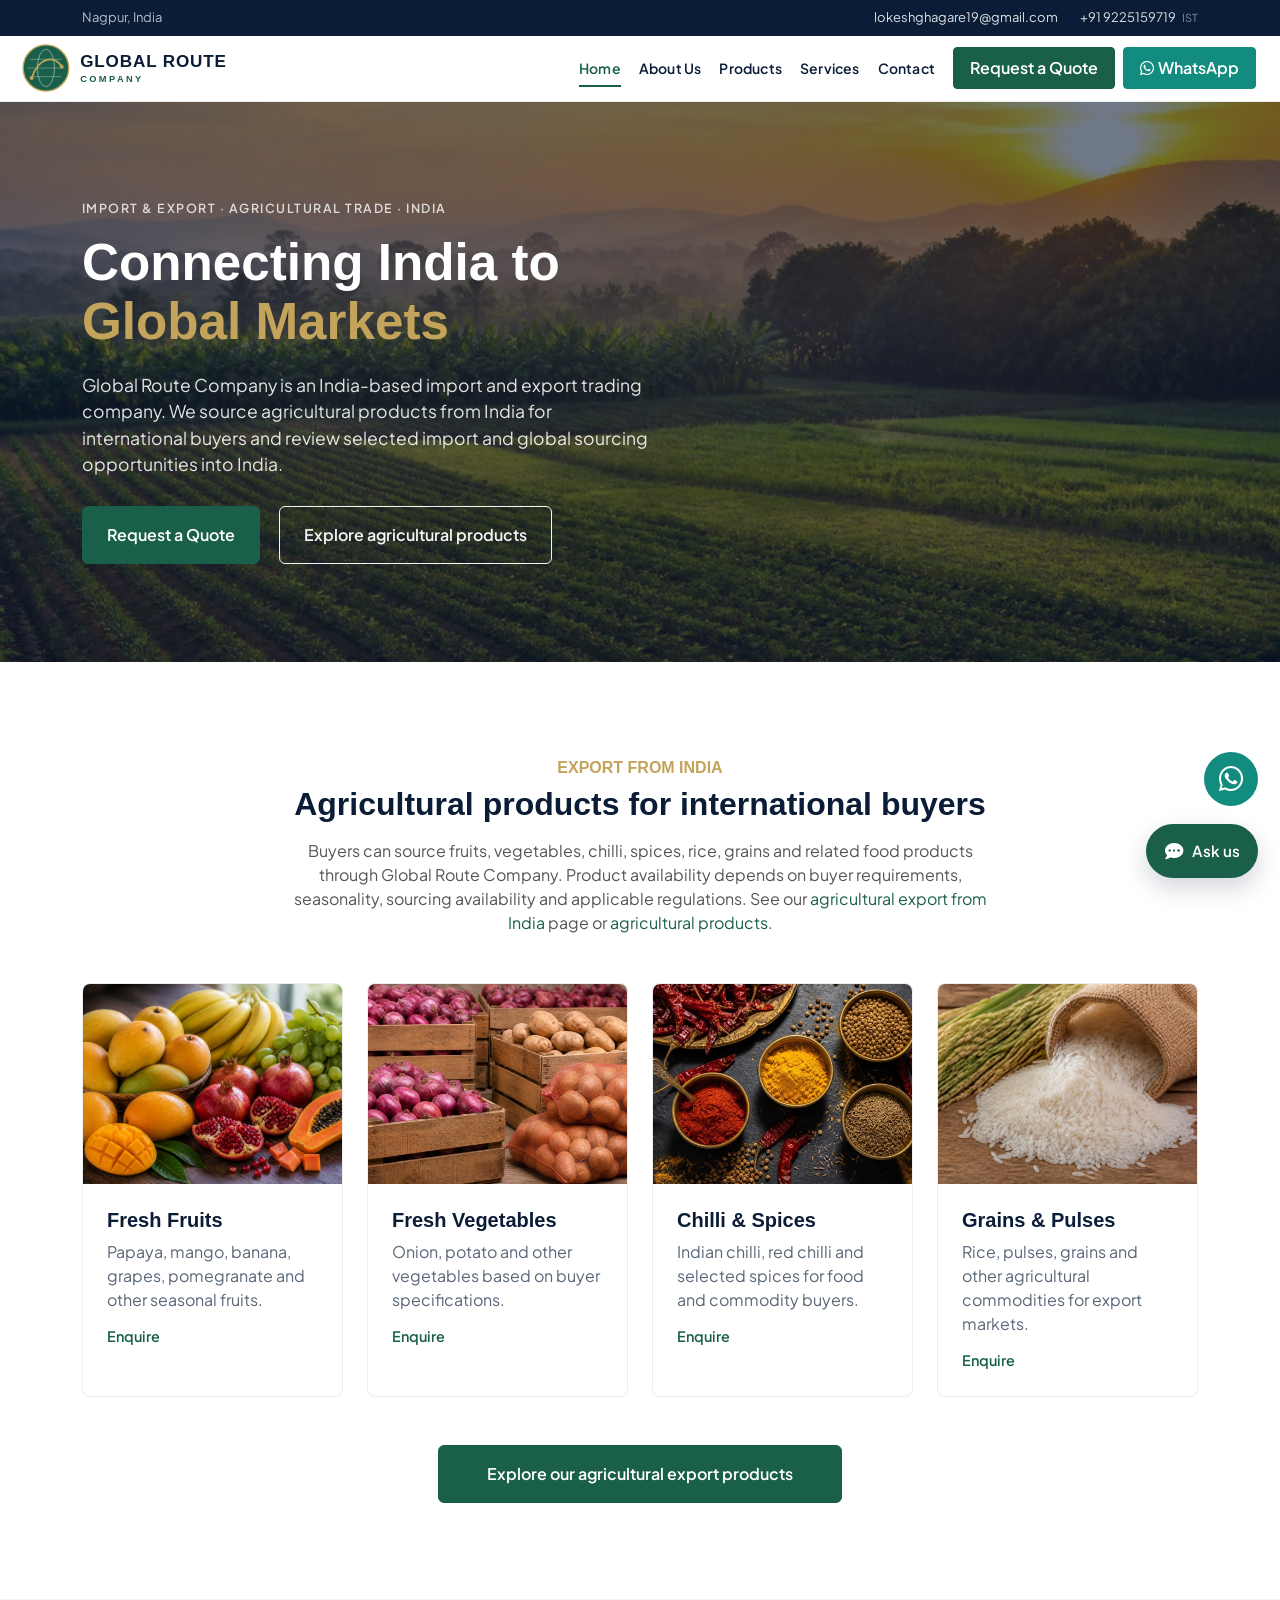
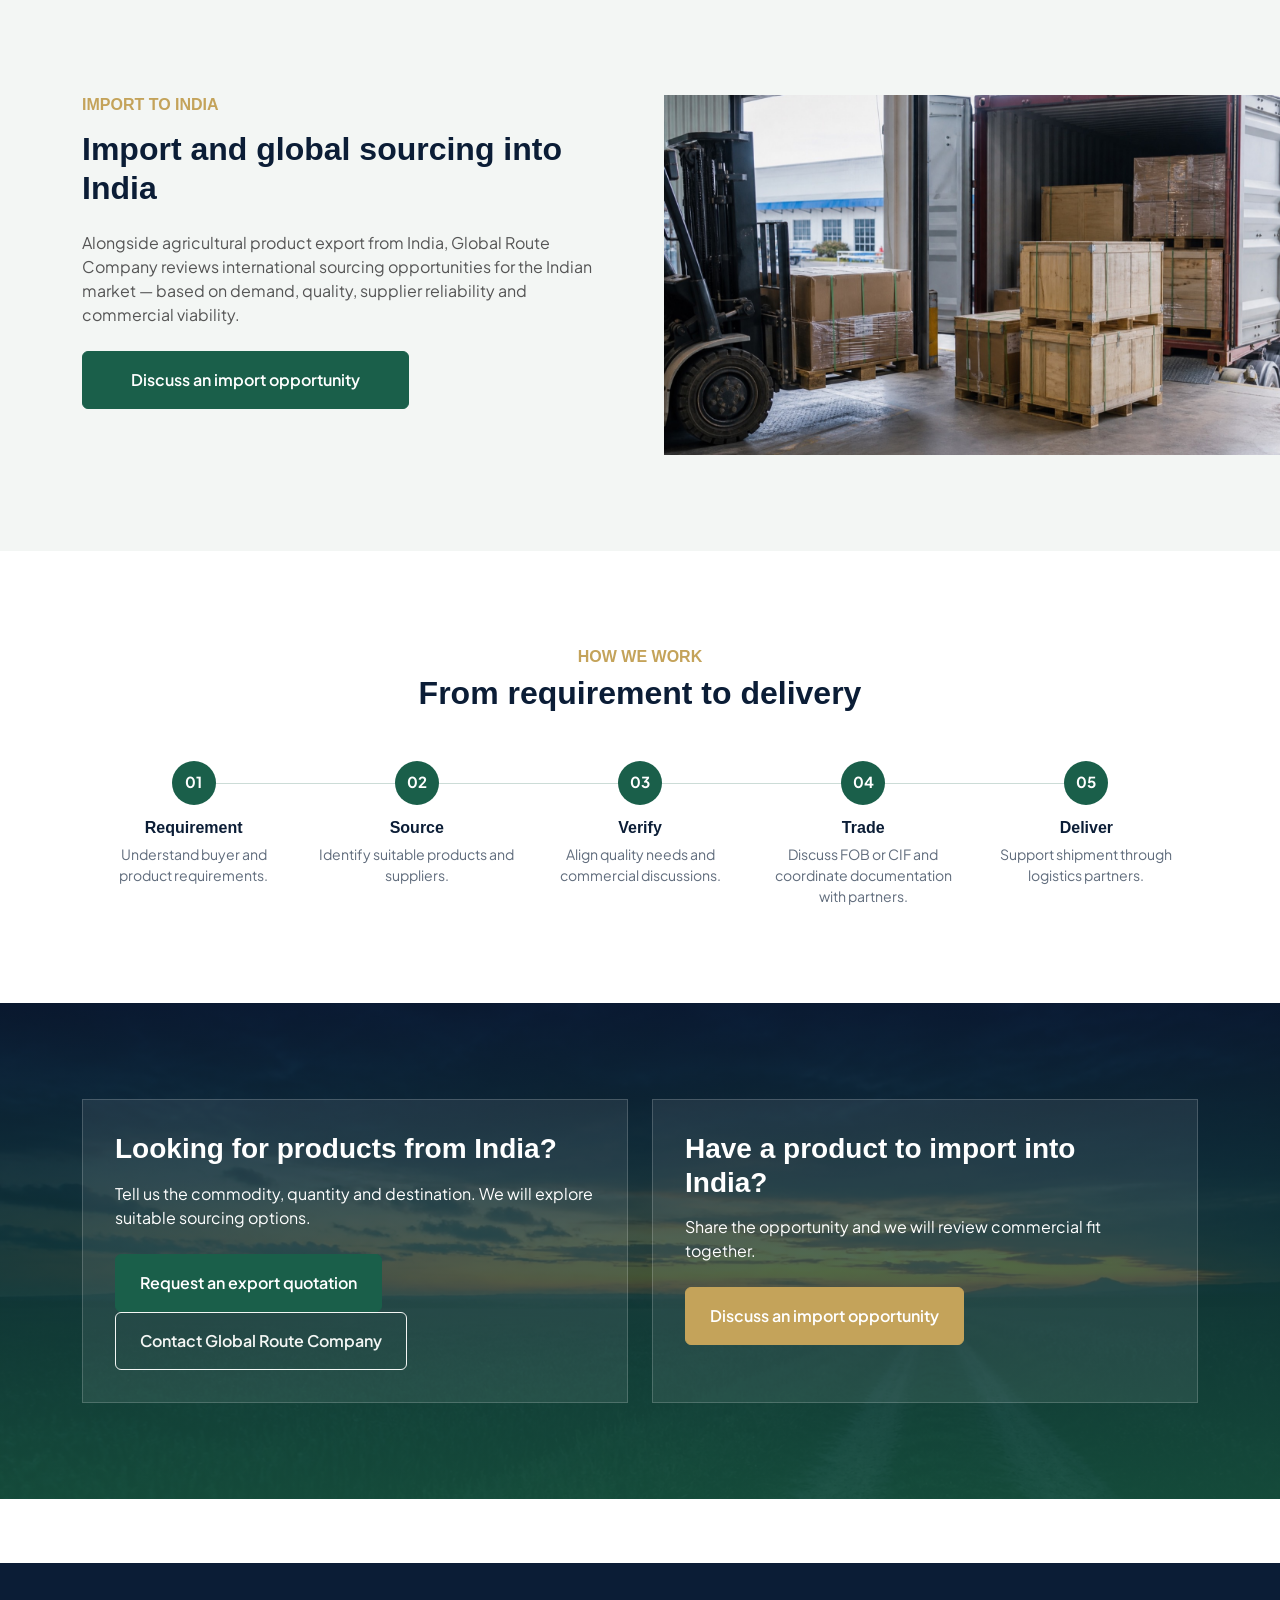
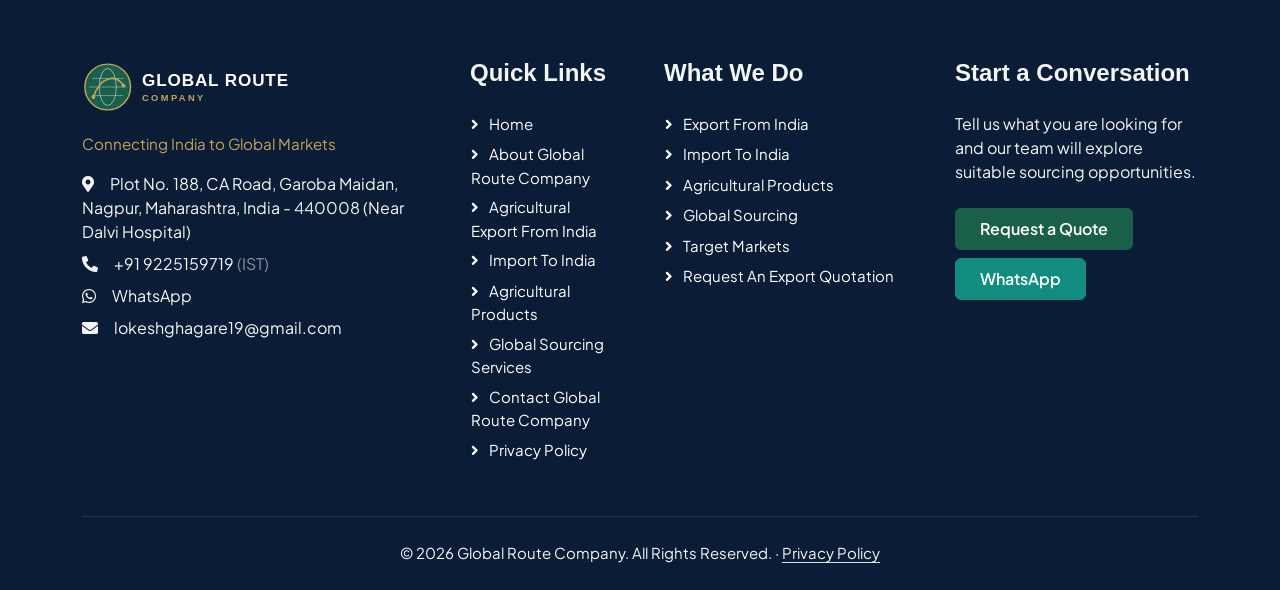
==== commit 92a9557c: "Use lokeshghagare19@gmail.com as the public contact email on every page. Co-authored-by: Cursor <cur" ====
--- a/index.html
+++ b/index.html
@@ -33,7 +33,7 @@
     <link href="/css/bootstrap.min.css" rel="stylesheet">
     <link href="/css/style.css" rel="stylesheet">
     <style>body{font-family:"Plus Jakarta Sans",sans-serif;} h1,h2,h3,h4,h5{font-weight:700;}</style>
-    <script type="application/ld+json">{"@context": "https://schema.org", "@type": "Organization", "@id": "https://groute.co.in/#organization", "name": "Global Route Company", "alternateName": ["Global Route", "GRoute", "groute.co.in"], "url": "https://groute.co.in/", "logo": "https://groute.co.in/img/logo.svg", "image": "https://groute.co.in/img/og.jpg", "email": "lokeshghagare@gmail.com", "telephone": "+91 9225159719", "description": "Global Route Company is an India-based import and export trading company connecting agricultural products, trusted suppliers and global buyers through reliable sourcing and international trade solutions.", "address": {"@type": "PostalAddress", "streetAddress": "Plot No. 188, CA Road, Garoba Maidan (Near Dalvi Hospital)", "addressLocality": "Nagpur", "addressRegion": "Maharashtra", "postalCode": "440008", "addressCountry": "IN"}, "geo": {"@type": "GeoCoordinates", "latitude": "21.1473515", "longitude": "79.1214913"}, "hasMap": "https://www.google.com/maps?q=21.1473515,79.1214913", "areaServed": {"@type": "Country", "name": "India"}}</script>
+    <script type="application/ld+json">{"@context": "https://schema.org", "@type": "Organization", "@id": "https://groute.co.in/#organization", "name": "Global Route Company", "alternateName": ["Global Route", "GRoute", "groute.co.in"], "url": "https://groute.co.in/", "logo": "https://groute.co.in/img/logo.svg", "image": "https://groute.co.in/img/og.jpg", "email": "lokeshghagare19@gmail.com", "telephone": "+91 9225159719", "description": "Global Route Company is an India-based import and export trading company connecting agricultural products, trusted suppliers and global buyers through reliable sourcing and international trade solutions.", "address": {"@type": "PostalAddress", "streetAddress": "Plot No. 188, CA Road, Garoba Maidan (Near Dalvi Hospital)", "addressLocality": "Nagpur", "addressRegion": "Maharashtra", "postalCode": "440008", "addressCountry": "IN"}, "geo": {"@type": "GeoCoordinates", "latitude": "21.1473515", "longitude": "79.1214913"}, "hasMap": "https://www.google.com/maps?q=21.1473515,79.1214913", "areaServed": {"@type": "Country", "name": "India"}}</script>
     <script type="application/ld+json">{"@context": "https://schema.org", "@type": "WebSite", "name": "Global Route Company", "alternateName": ["Global Route", "GRoute", "groute.co.in"], "url": "https://groute.co.in/", "inLanguage": "en-IN", "publisher": {"@id": "https://groute.co.in/#organization"}}</script>
     <script type="application/ld+json">{"@context": "https://schema.org", "@type": "BreadcrumbList", "itemListElement": [{"@type": "ListItem", "position": 1, "name": "Home"}]}</script>
 </head>
@@ -45,7 +45,7 @@
         <div class="container d-flex justify-content-between align-items-center">
             <span>Nagpur, India</span>
             <div class="topbar-links">
-                <a href="mailto:lokeshghagare@gmail.com">lokeshghagare@gmail.com</a>
+                <a href="mailto:lokeshghagare19@gmail.com">lokeshghagare19@gmail.com</a>
                 <a href="tel:+919225159719">+91 9225159719 <span>IST</span></a>
             </div>
         </div>
@@ -231,7 +231,7 @@
                     <p class="mb-2"><i class="fa fa-map-marker-alt me-3"></i>Plot No. 188, CA Road, Garoba Maidan, Nagpur, Maharashtra, India - 440008 (Near Dalvi Hospital)</p>
                     <p class="mb-2"><i class="fa fa-phone-alt me-3"></i><a class="text-light" href="tel:+919225159719">+91 9225159719</a> <span class="text-white-50">(IST)</span></p>
                     <p class="mb-2"><i class="fab fa-whatsapp me-3"></i><a class="text-light" href="https://wa.me/919225159719?text=Hello%20Global%20Route%20Company%2C%20I%20would%20like%20to%20enquire%20about%20sourcing%20from%20India." target="_blank" rel="noopener">WhatsApp</a></p>
-                    <p class="mb-2"><i class="fa fa-envelope me-3"></i><a class="text-light" href="mailto:lokeshghagare@gmail.com">lokeshghagare@gmail.com</a></p>
+                    <p class="mb-2"><i class="fa fa-envelope me-3"></i><a class="text-light" href="mailto:lokeshghagare19@gmail.com">lokeshghagare19@gmail.com</a></p>
                 </div>
                 <div class="col-lg-2 col-md-6">
                     <h4 class="text-light mb-4">Quick Links</h4>
